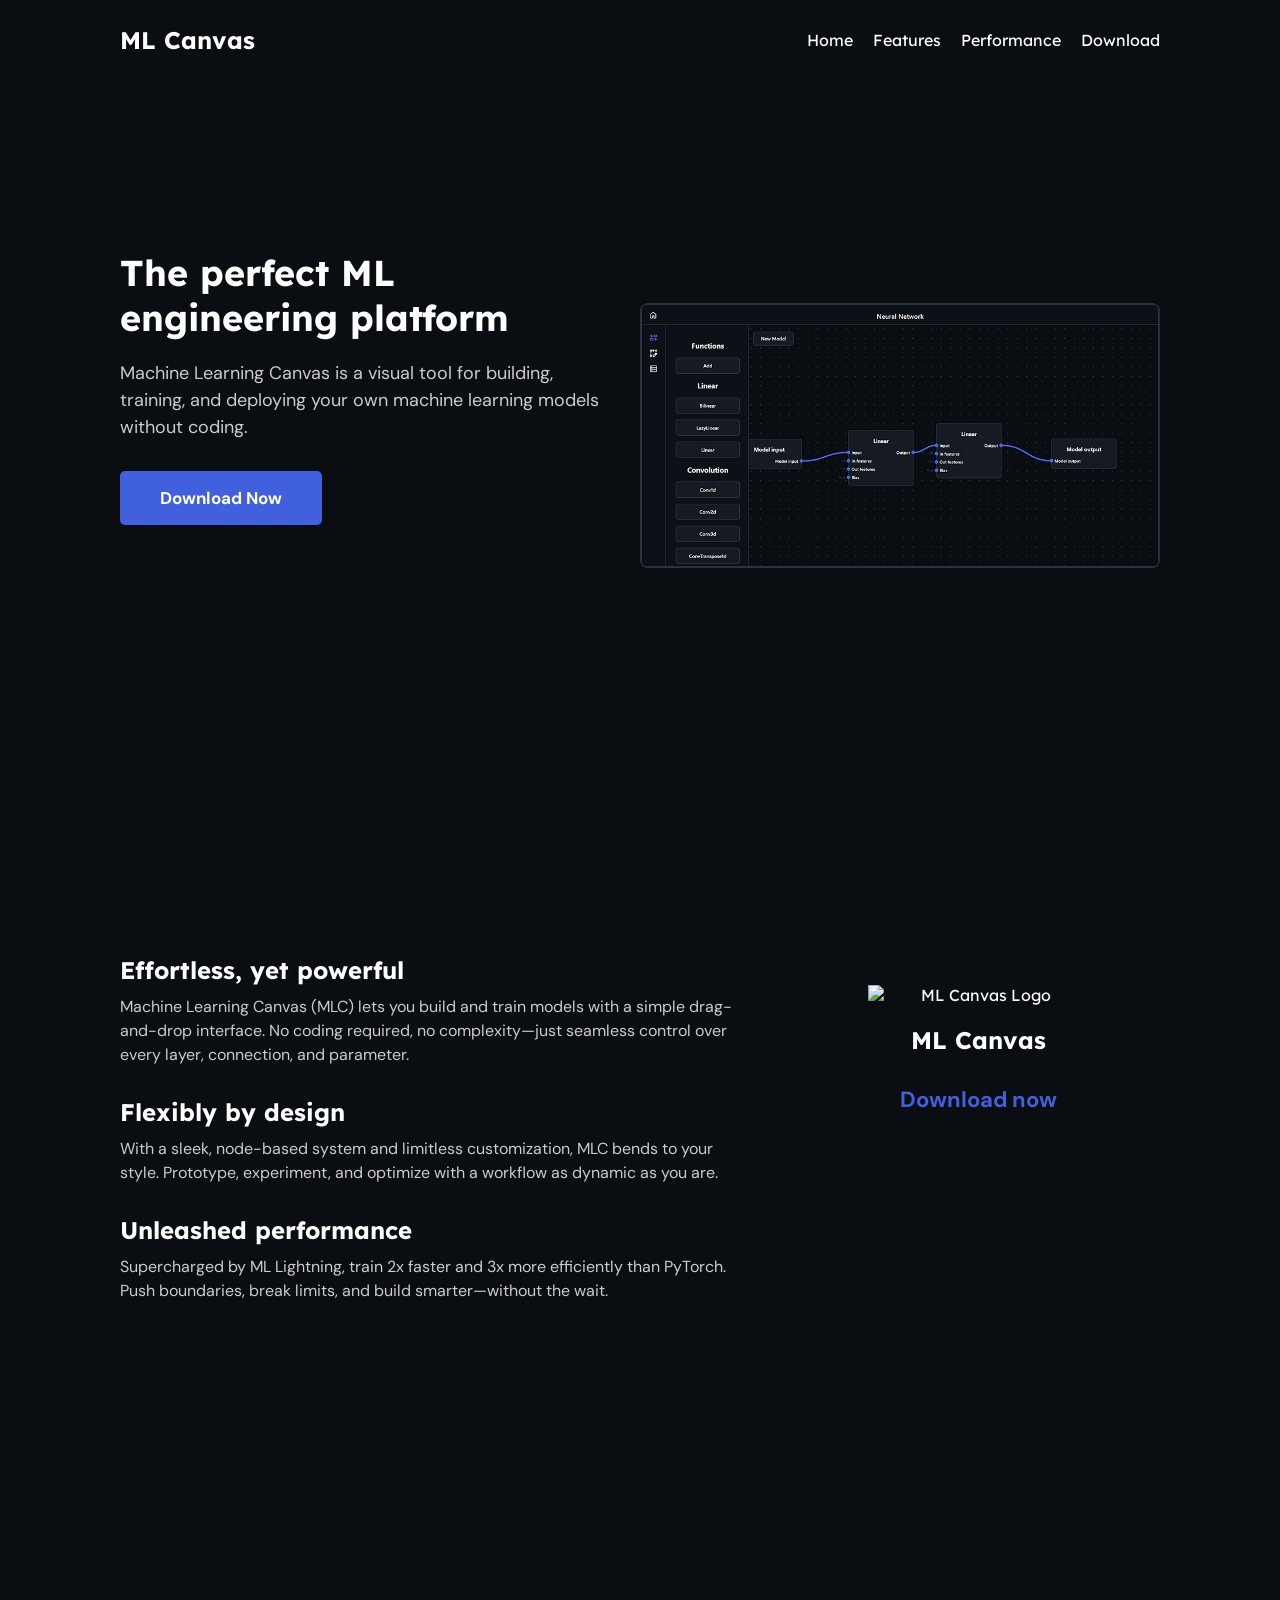
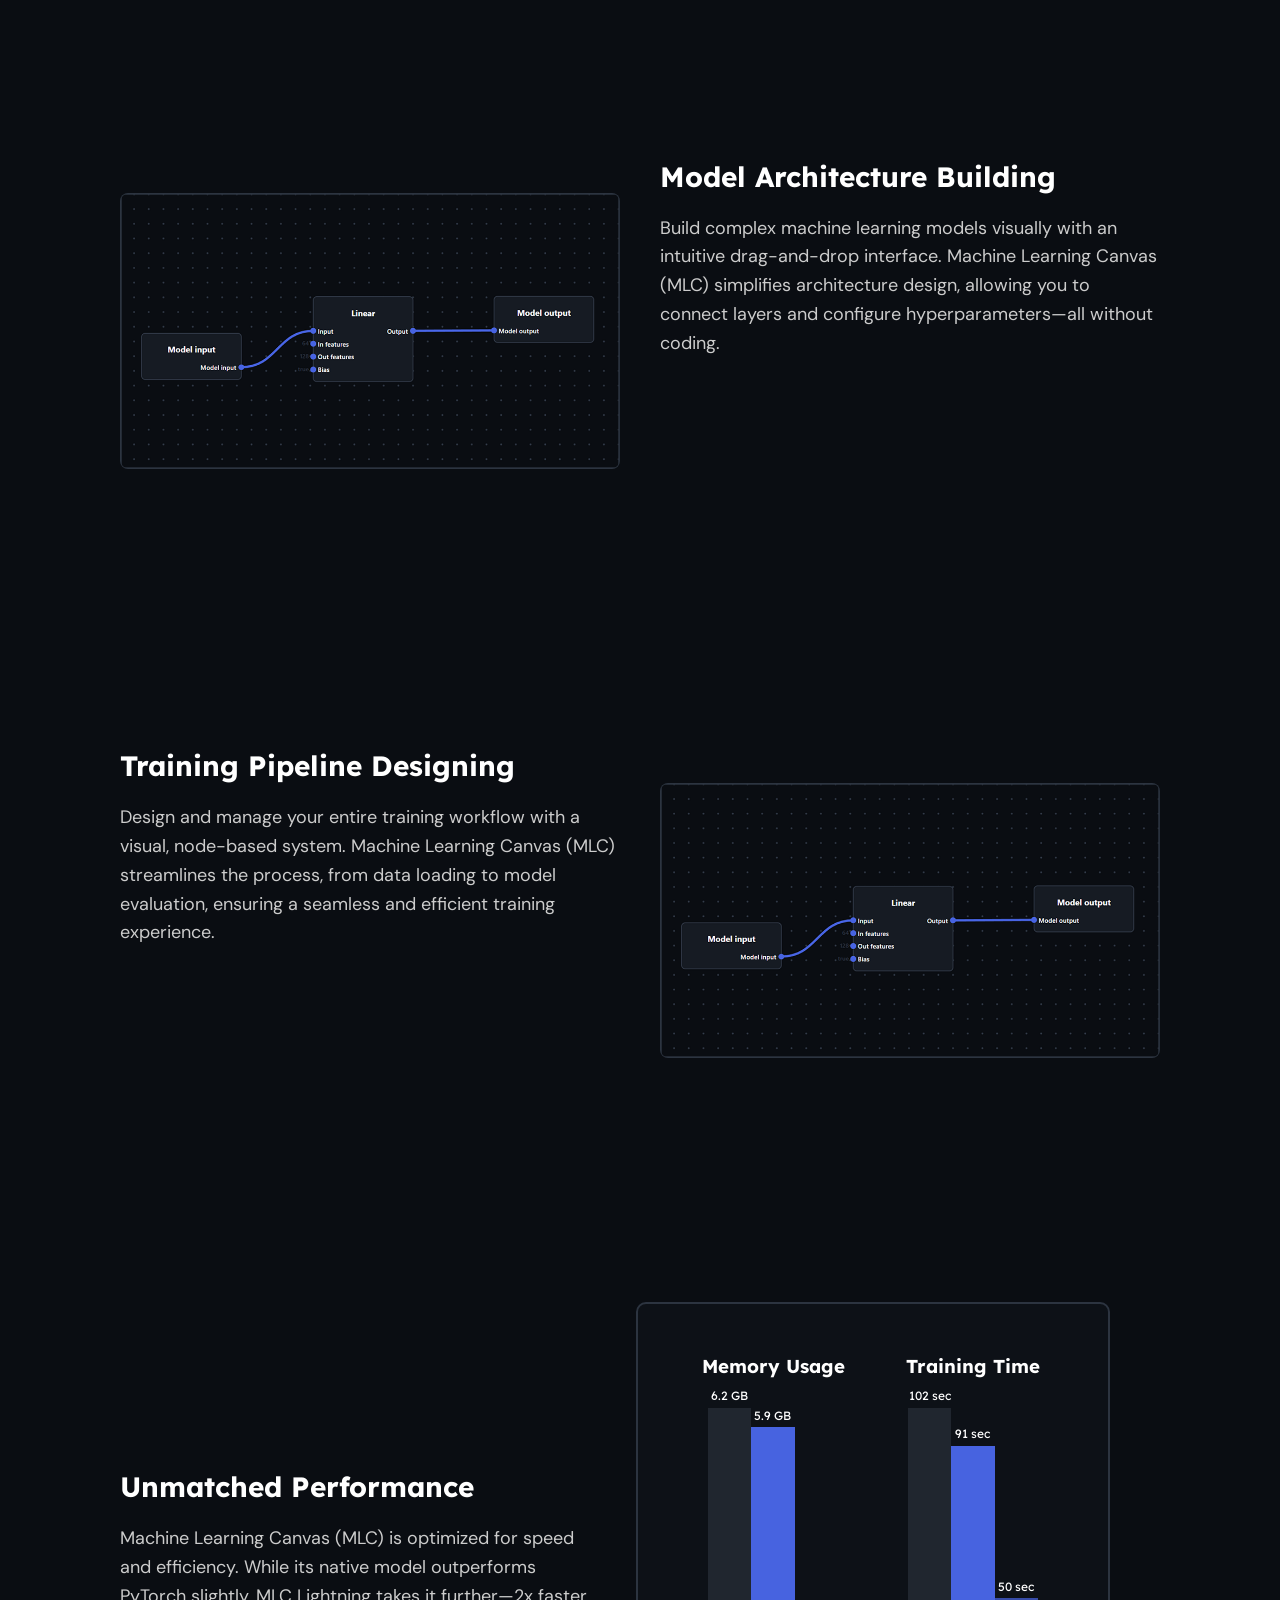
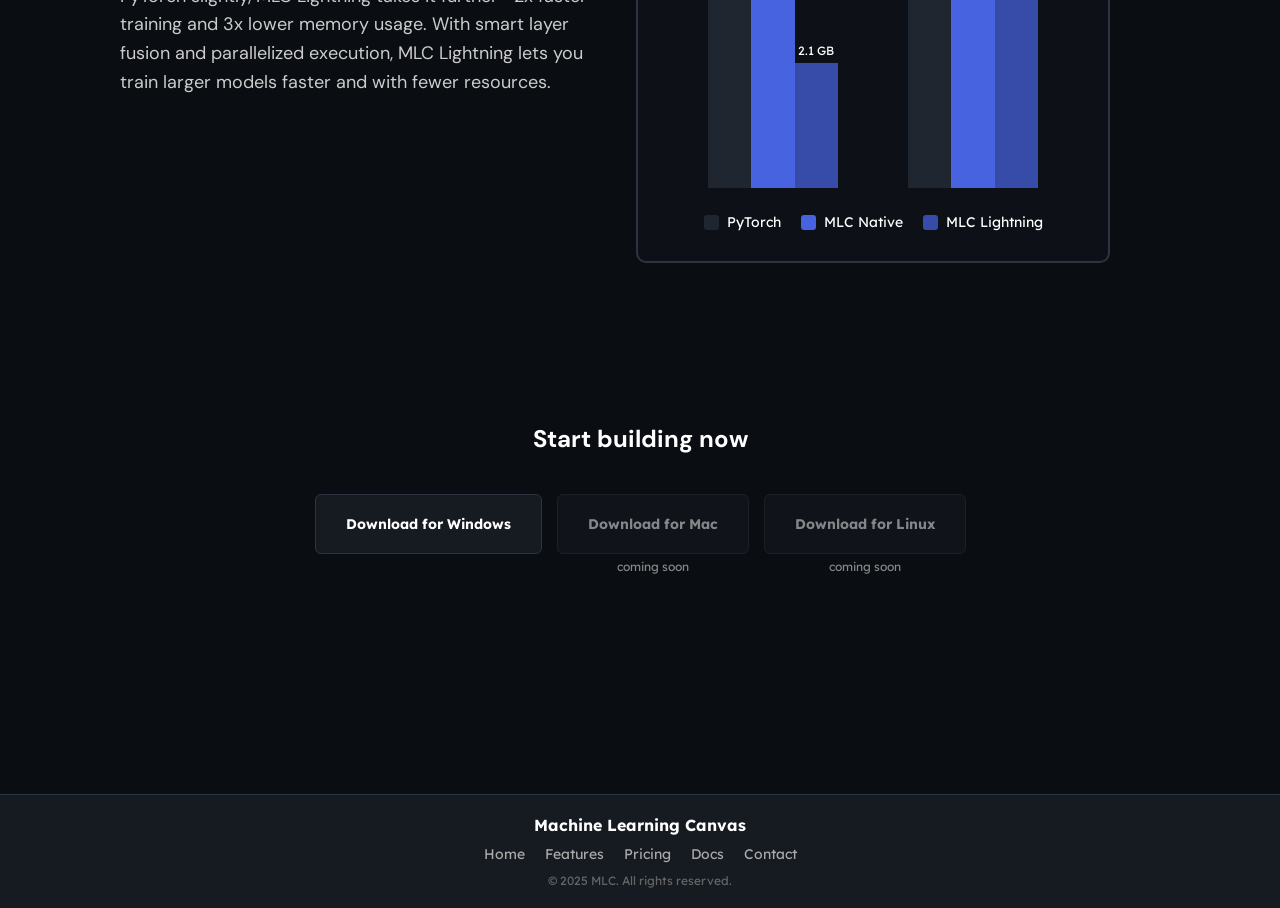
==== index.html @ 0cad3060 "Update index.html" ====
<!DOCTYPE html>
<html lang="en">

<head>
  <meta charset="UTF-8" />
  <meta name="viewport" content="width=device-width, initial-scale=1.0" />
  <meta name="description"
    content="Machine Learning Canvas - A visual tool for building, training, and deploying ML models without coding." />
  <meta name="keywords" content="Machine Learning, ML, AI, Deep Learning, No-Code ML, ML Canvas" />
  <meta name="author" content="ML Canvas" />

  <title>ML Canvas - Build ML Models Visually</title>

  <link rel="stylesheet" href="./styles.css">

  <script type="application/ld+json">
    {
      "@context": "https://schema.org",
      "@type": "SoftwareApplication",
      "name": "Machine Learning Canvas",
      "operatingSystem": "Windows, Mac, Linux",
      "applicationCategory": "Machine Learning Tool",
      "description": "A visual tool for building, training, and deploying ML models without coding.",
      "url": "https://ml-canvas.github.io/webpage/",
      "publisher": {
        "@type": "Indie software engineer",
        "name": "Muhammed"
      }
    }
    </script>
</head>

<body>

  <!-- Fixed Header -->
  <header class="header">
    <div class="logo">ML Canvas</div>
    <nav class="nav">
      <a href="#home">Home</a>
      <a href="#features">Features</a>
      <a href="#performance">Performance</a>
      <a href="#download">Download</a>
    </nav>
  </header>

  <!-- Home Section -->
  <section id="home" class="home">
    <div class="home-text">
      <h1>The perfect ML engineering platform</h1>
      <p>Machine Learning Canvas is a visual tool for building, training, and deploying your own machine learning models
        without coding.</p>
      <a href="#download" class="download-btn" DM-sans>Download Now</a>
    </div>
    <div class="home-image">
      <img src="./assets/ml-canvas-image.webp" alt="ML Canvas Preview" alt="Screenshot of Machine Learning Canvas interface">
    </div>
  </section>

  <!-- Features Section (Second Section) -->
  <section id="features" class="features">
    <!-- Left: Feature Descriptions -->
    <div class="features-left">
      <h2>Effortless, yet powerful</h2>
      <p>
        Machine Learning Canvas (MLC) lets you build and train models with a simple
        drag-and-drop interface. No coding required, no complexity—just seamless
        control over every layer, connection, and parameter.
      </p>

      <h2>Flexibly by design</h2>
      <p>
        With a sleek, node-based system and limitless customization, MLC bends
        to your style. Prototype, experiment, and optimize with a workflow as
        dynamic as you are.
      </p>

      <h2>Unleashed performance</h2>
      <p>
        Supercharged by ML Lightning, train 2x faster and 3x more efficiently
        than PyTorch. Push boundaries, break limits, and build smarter—without
        the wait.
      </p>
    </div>

    <!-- Right: Logo & Download -->
    <div class="features-right">
      <!-- Replace with your actual logo image -->
      <img src="ml-logo.svg" alt="ML Canvas Logo" class="features-logo">
      <h2>ML Canvas</h2>
      <a href="#download" class="download-label" DM-sans>Download now</a>
    </div>
  </section>

  <section id="model-architecture" class="model-architecture">
    <div class="model-architecture-image">
      <img src="./assets/model-architecture.webp" alt="ML Canvas Model Architecture Builder">
    </div>
    <div class="model-architecture-text">
      <h2>Model Architecture Building</h2>
      <p>
        Build complex machine learning models visually with an intuitive drag-and-drop interface.
        Machine Learning Canvas (MLC) simplifies architecture design, allowing you to connect layers
        and configure hyperparameters—all without coding.
      </p>
    </div>
  </section>

  <section id="training-pipeline" class="training-pipeline">
    <div class="training-pipeline-text">
      <h2>Training Pipeline Designing</h2>
      <p>
        Design and manage your entire training workflow with a visual, node-based system.
        Machine Learning Canvas (MLC) streamlines the process, from data loading to model evaluation,
        ensuring a seamless and efficient training experience.
      </p>
    </div>
    <div class="training-pipeline-image">
      <img src="./assets/training-pipeline.webp" alt="MLC Training Pipeline Designer">
    </div>
  </section>


  <section class="performance-section" id="performance">
    <!-- Left: Text Description -->
    <div class="performance-text">
      <h2>Unmatched Performance</h2>
      <p>
        Machine Learning Canvas (MLC) is optimized for speed and efficiency.
        While its native model outperforms PyTorch slightly, MLC Lightning
        takes it further—2x faster training and 3x lower memory usage.
        With smart layer fusion and parallelized execution, MLC Lightning
        lets you train larger models faster and with fewer resources.
      </p>
    </div>

    <div class="benchmark-section">

      <div class="benchmark-chart">
        <!-- Memory Usage -->
        <div class="bar-group">
          <h3>Memory Usage</h3>
          <div class="bars">
            <div class="bar pytorch" style="height: 100%;"> <span style="margin-bottom: 385px">6.2 GB</span> </div>
            <div class="bar mlc-native" style="height: 95%;"> <span style="margin-bottom: 365px">5.9 GB</span> </div>
            <div class="bar mlc-lightning" style="height: 33%;"> <span style="margin-bottom: 130px">2.1 GB</span> </div>
          </div>
        </div>

        <!-- Training Time -->
        <div class="bar-group">
          <h3>Training Time</h3>
          <div class="bars">
            <div class="bar pytorch" style="height: 100%;"> <span style="margin-bottom: 385px">102 sec</span> </div>
            <div class="bar mlc-native" style="height: 90%;"> <span style="margin-bottom: 347px">91 sec</span> </div>
            <div class="bar mlc-lightning" style="height: 50%;"> <span style="margin-bottom: 194px">50 sec</span> </div>
          </div>
        </div>
      </div>

      <!-- Legend -->
      <div class="legend">
        <span class="legend-item"><span class="color-box pytorch"></span> PyTorch</span>
        <span class="legend-item"><span class="color-box mlc-native"></span> MLC Native</span>
        <span class="legend-item"><span class="color-box mlc-lightning"></span> MLC Lightning</span>
      </div>
    </div>

  </section>

  <section class="download" id="download">
    <h2 DM-sans>Start building now</h2>
    <div class="download-buttons">
      <div class="download-item">
        <a href="ml-canvas-win64.exe" class="second-download-btn">Download for Windows</a>
      </div>
      <div class="download-item">
        <button class="second-download-btn disabled">Download for Mac</button>
        <span class="coming-soon">coming soon</span>
      </div>
      <div class="download-item">
        <button class="second-download-btn disabled">Download for Linux</button>
        <span class="coming-soon">coming soon</span>
      </div>
    </div>
  </section>


  <footer class="footer">
    <div class="footer-content">
      <div class="footer-logo">
        <span>Machine Learning Canvas</span>
      </div>
      <nav class="footer-links">
        <a href="#">Home</a>
        <a href="#">Features</a>
        <a href="#">Pricing</a>
        <a href="#">Docs</a>
        <a href="#">Contact</a>
      </nav>
      <div class="footer-bottom">
        <span>© 2025 MLC. All rights reserved.</span>
      </div>
    </div>
  </footer>

</body>

</html>
---- styles.css ----
@import url('https://fonts.googleapis.com/css2?family=DM+Sans:ital,opsz,wght@0,9..40,100..1000;1,9..40,100..1000&family=Lexend:wght@100..900&display=swap');


/* Root Styles */
:root {
    --background-color: #0a0d12;
    --text-color: #ffffff;
    --special-color: #4160DD;
    --btn-bg: #4160DD;
    --btn-hover-bg: #324AB2;
    --horizontal-padding: 120px;
}

html {
    scroll-behavior: smooth;
}

/* Reset */
* {
    margin: 0;
    padding: 0;
    box-sizing: border-box;
    font-family: "Lexend", serif;
}

p {
    font-family: "DM Sans", serif;
}

[DM-sans] {
    font-family: "DM Sans", serif;
}

/* Page Styles */
body {
  background: var(--background-color);
  color: var(--text-color);
}

/* Header (fixed at top) */
.header {
  display: flex;
  justify-content: space-between;
  align-items: center;
  padding: 0 var(--horizontal-padding);
  height: 80px;
  position: fixed;
  top: 0;
  left: 0;
  width: 100%;
  background: var(--background-color);
  z-index: 100;
}

.logo {
  font-size: 24px;
  font-weight: bold;
  font-family: "Lexend", serif;
}

.nav {
  display: flex;
  gap: 20px;
}

.nav a {
  text-decoration: none;
  color: var(--text-color);
  font-size: 16px;
  transition: color 0.3s ease;
}

.nav a:hover {
  color: var(--special-color);
}

/* Home Section */
.home {
  display: flex;
  align-items: center;
  justify-content: space-between;
  padding: 0 var(--horizontal-padding);
  height: 75vh;
  margin-top: 100px; /* Makes room for the fixed header */
  scroll-margin-top: 100px;
}

.home-text {
  max-width: 50%;
  margin-top: -100px;
}

.home-text h1 {
  font-size: 36px;
  margin-bottom: 20px;
  padding-right: 20px;
}

.home-text p {
  font-size: 18px;
  line-height: 1.5;
  color: #ccc;
  margin-bottom: 30px;
  padding-right: 20px;
}

.download-label {
  display: block;
  font-size: 22px;
  font-weight: bold;
  color: var(--special-color);
  text-decoration: none;
  margin-top: 10px;
  cursor: pointer;
}

.download-label:hover {
  text-decoration: underline;
}

.download-btn {
  display: inline-block;
  background: var(--btn-bg);
  color: #fff;
  padding: 16px 40px;
  font-size: 17px;
  border-radius: 5px;
  text-decoration: none;
  transition: 0.3s ease;
  font-weight: bold;
}

.download-btn:hover {
    background-color: var(--btn-hover-bg);
}

.home-image {
  width: 800px;
}

.home-image img {
  width: 100%;
  border-radius: 8px;
}

/* Features Section */
.features {
  display: flex;
  justify-content: space-between;
  align-items: flex-start;
  padding: 0 var(--horizontal-padding);
  margin-top: 180px; /* Adjust as needed to add or remove vertical space */
  scroll-margin-top: 250px;
}

.features-left {
  width: 60%;
}

.features-left h2 {
  font-size: 24px;
  margin-bottom: 10px;
  color: #fff;
}

.features-left p {
  font-size: 16px;
  line-height: 1.5;
  color: #ccc;
  margin-bottom: 30px;
}

.features-right {
  width: 35%;
  display: flex;
  flex-direction: column;
  align-items: center;
  text-align: center;
  margin-top: 30px; /* Some spacing from top if desired */
}

.features-logo {
  width: 220px;
  margin-bottom: 20px;
}

.features-right h2 {
  font-size: 24px;
  margin-bottom: 20px;
}

/* Responsive (max-width: 900px) */
@media (max-width: 900px) {
  .header, .home, .features {
    padding: 0 60px;
  }

  .home {
    flex-direction: column;
    text-align: center;
    height: auto;
    padding-top: 100px;
  }

  .home-text {
    max-width: 100%;
  }

  .home-image {
    max-width: 80%;
    margin-top: 30px;
  }

  .features {
    flex-direction: column;
    align-items: center;
    min-height: auto;
  }

  .features-left, .features-right {
    width: 100%;
    margin-top: 40px;
  }
}

    /* Model Architecture Section */
.model-architecture {
    display: flex;
    align-items: center;
    justify-content: space-between;
    padding: 0 var(--horizontal-padding);
    min-height: 100vh; /* So it fills the viewport, can remove if not needed */
    margin-top: 150px; /* Adjust as needed to add or remove vertical space */
}

.model-architecture-image {
  flex: 1;
  text-align: center;
}

.model-architecture-image img {
  max-width: 100%;
  height: auto;
  border-radius: 8px;
}

.model-architecture-text {
  flex: 1;
  padding-left: 40px;
  margin-top: -150px;
}

.model-architecture-text h2 {
  font-size: 28px;
  color: var(--text-color);
  margin-bottom: 20px;
}

.model-architecture-text p {
  font-size: 18px;
  line-height: 1.6;
  color: #ccc;
}

/* Training Pipeline Section */
.training-pipeline {
  display: flex;
  align-items: center;
  justify-content: space-between;
  padding: 0 var(--horizontal-padding);
  margin-bottom: 160px;
}

.training-pipeline-text {
  flex: 1;
  padding-right: 40px;
  margin-top: -150px;
}

.training-pipeline-text h2 {
  font-size: 28px;
  color: var(--text-color);
  margin-bottom: 20px;
}

.training-pipeline-text p {
  font-size: 18px;
  line-height: 1.6;
  color: #ccc;
}

.training-pipeline-image {
  flex: 1;
  text-align: center;
}

.training-pipeline-image img {
  max-width: 100%;
  height: auto;
  border-radius: 8px;
}

/* Container for the entire Performance Section */
.performance-section {
  display: flex;
  align-items: center;
  justify-content: space-between;
  padding: 80px var(--horizontal-padding);
  scroll-margin-top: 100px;
}

/* Left side text */
.performance-text {
  flex: 1;
  max-width: 45%;
  margin-right: 40px;
}

.performance-text h2 {
  font-size: 28px;
  color: var(--text-color);
  margin-bottom: 20px;
}

.performance-text p {
  font-size: 18px;
  line-height: 1.6;
  color: #ccc;
}
.benchmark-section {
  text-align: center;
  color: white;
  font-family: Arial, sans-serif;
  background: #0D1117;
  border: #2C3440 solid 2px;
  padding: 30px 60px;
  border-radius: 10px;
  margin-right: 50px;
}

.benchmark-chart {
  display: flex;
  justify-content: center;
  gap: 50px;
  margin-top: 20px;
}

.benchmark-chart h3{
    margin-bottom: 20px;
}

.bar-group {
    text-align: center;
    width: 150px;
}

.bars {
  display: flex;
  flex-direction: row;
  align-items: flex-end;
  height: 400px;
  padding: 10px;
  border-radius: 8px;
}

.bar {
    width: 60px;
    margin: 0; /* No margin between bars */
    text-align: center;
    font-size: 12px;
    padding-top: 5px;
    display: flex;
    align-items: flex-end;
    justify-content: center;
    color: white;
}


.pytorch { background: #20262f; }
.mlc-native { background: #4763e0; }
.mlc-lightning { background: #374ca8; }

.legend {
    display: flex;
    justify-content: center;
    gap: 20px;
    margin-top: 15px;
}

.legend-item {
    display: flex;
    align-items: center;
    font-size: 14px;
}

.color-box {
    width: 15px;
    height: 15px;
    border-radius: 3px;
    display: inline-block;
    margin-right: 8px;
}

.color-box.pytorch { background: #20262f; }
.color-box.mlc-native { background: #4763e0; }
.color-box.mlc-lightning { background: #374ca8; }

.download {
  text-align: center;
  padding: 40px 0;
  margin-bottom: 20vh;
}

.download h2{
  text-align: center;
  padding: 40px 20px;
}
.download-buttons {
  display: flex;
  justify-content: center;
  gap: 15px;
  
}

.download-item {
  display: flex;
  flex-direction: column;
  align-items: center;
}

.second-download-btn {
  background: #161b22;
  border: 1px solid #2C3440;
  color: white;
  padding: 20px 30px;
  border-radius: 6px;
  text-decoration: none;
  font-size: 14px;
  transition: 0.3s;
  font-weight: bold;
}

.second-download-btn:hover {
  background: #1c222b;
}

.second-download-btn.disabled {
  opacity: 0.5;
  cursor: not-allowed;
}

.coming-soon {
  margin-top: 5px;
  font-size: 12px;
  color: #888;
}

.footer {
  background: #161b22;
  border-top: 1px solid #2C3440;
  padding: 20px 0;
  text-align: center;
  font-size: 14px;
  color: #aaa;
}

.footer-content {
  max-width: 900px;
  margin: 0 auto;
}

.footer-logo {
  font-size: 16px;
  font-weight: bold;
  color: white;
  margin-bottom: 10px;
}

.footer-links {
  display: flex;
  justify-content: center;
  gap: 20px;
  margin-bottom: 10px;
}

.footer-links a {
  color: #aaa;
  text-decoration: none;
  transition: 0.3s;
}

.footer-links a:hover {
  color: white;
}

.footer-bottom {
  margin-top: 10px;
  font-size: 12px;
  color: #666;
}
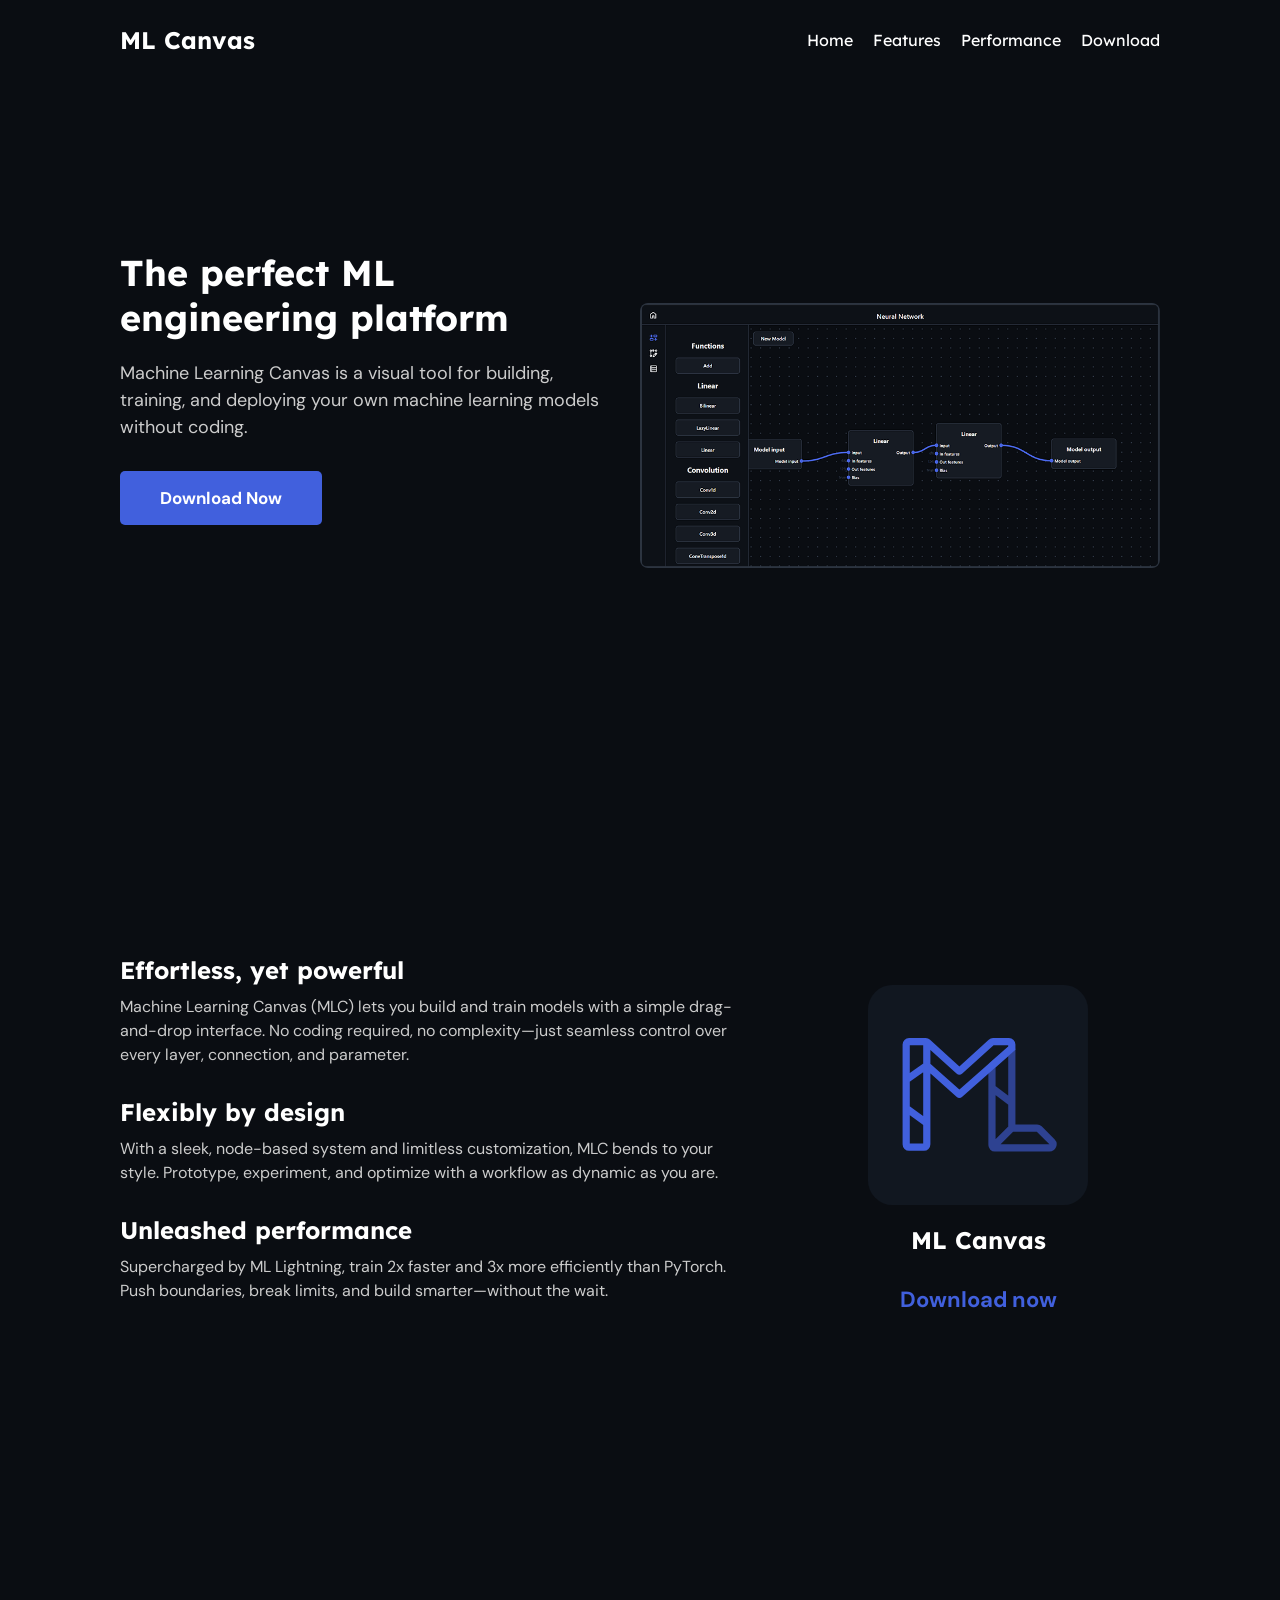
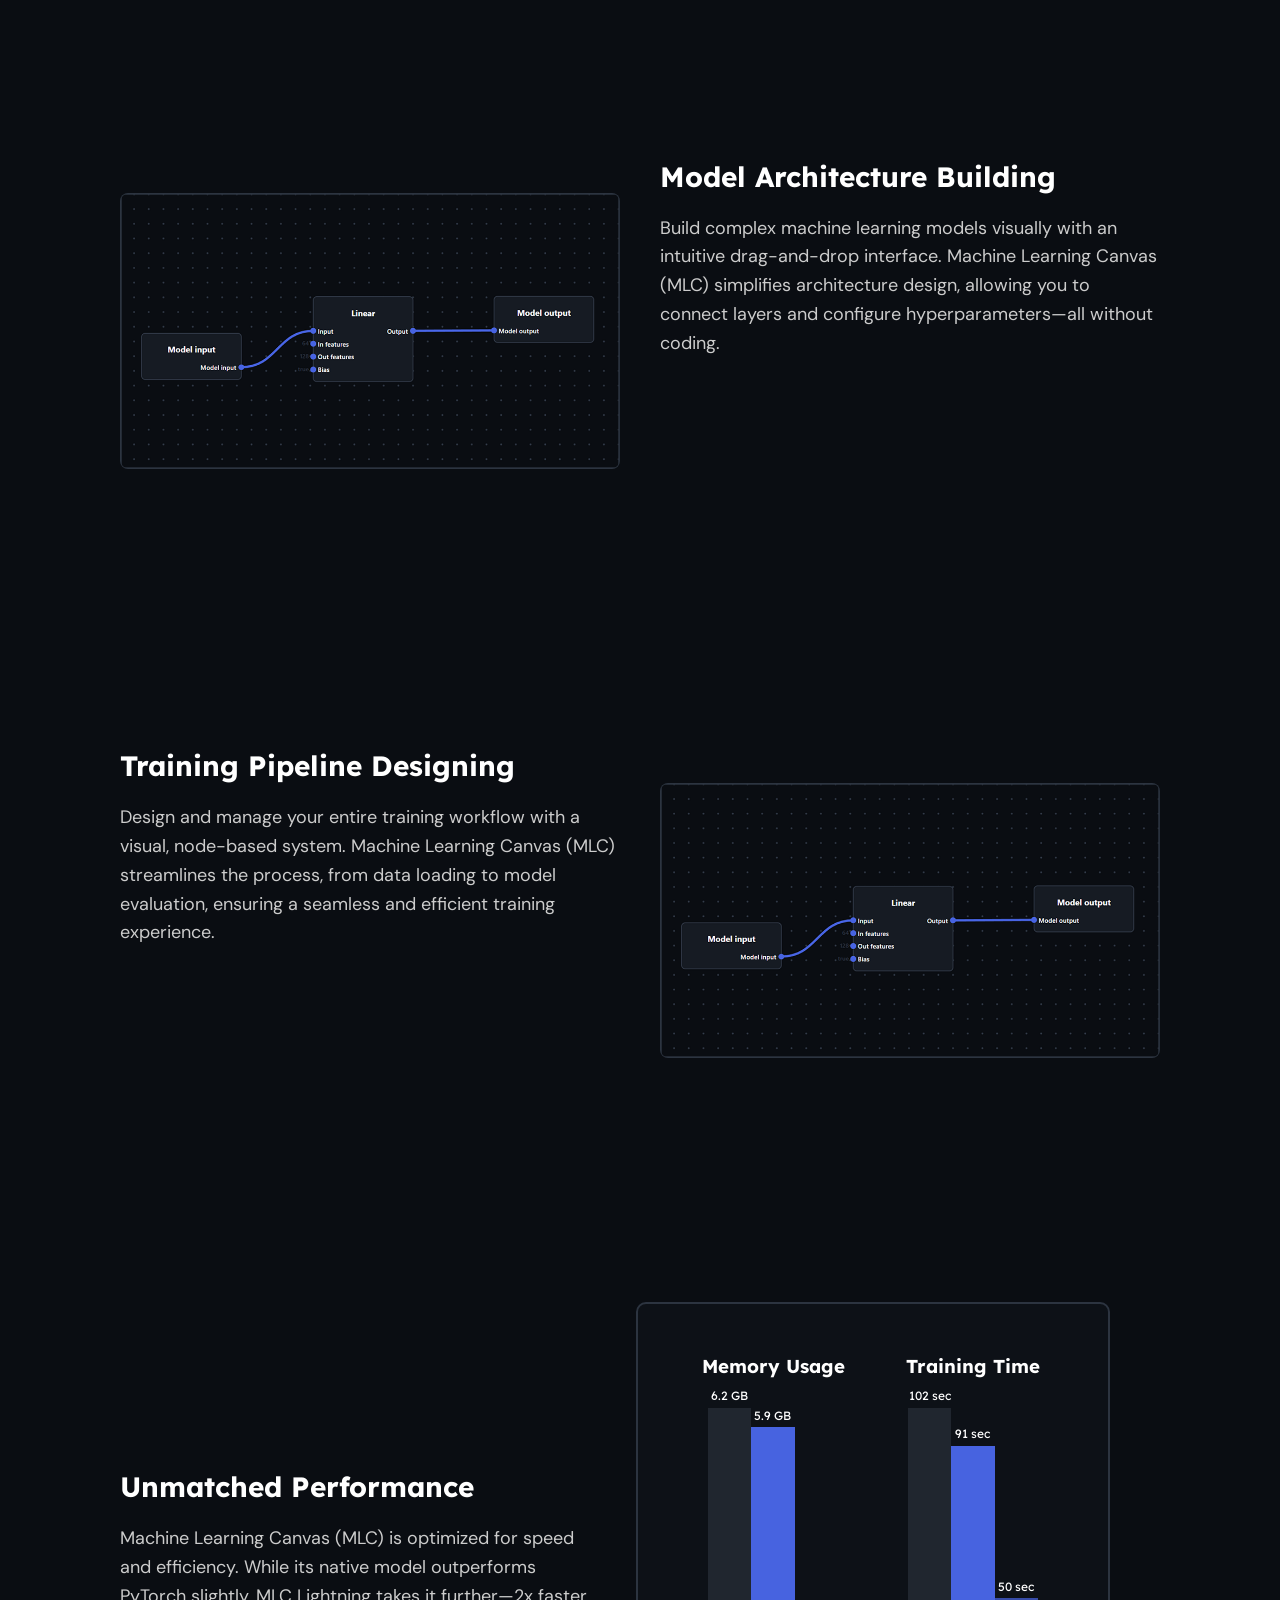
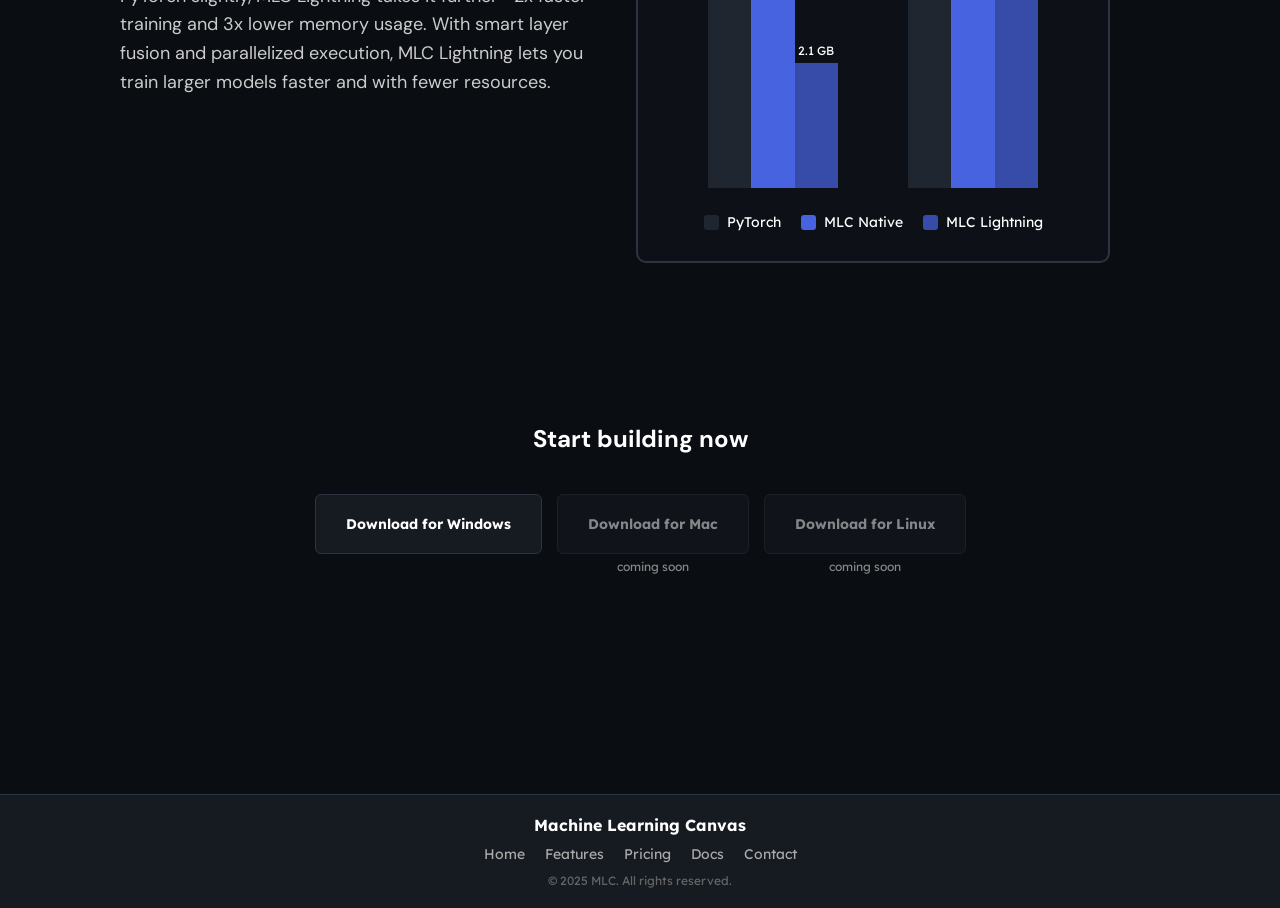
==== commit 564972e3: "Update index.html" ====
--- a/index.html
+++ b/index.html
@@ -85,7 +85,7 @@
     <!-- Right: Logo & Download -->
     <div class="features-right">
       <!-- Replace with your actual logo image -->
-      <img src="ml-logo.svg" alt="ML Canvas Logo" class="features-logo">
+      <img src="./assets/ml-logo.svg" alt="ML Canvas Logo" class="features-logo">
       <h2>ML Canvas</h2>
       <a href="#download" class="download-label" DM-sans>Download now</a>
     </div>
@@ -171,7 +171,7 @@
     <h2 DM-sans>Start building now</h2>
     <div class="download-buttons">
       <div class="download-item">
-        <a href="ml-canvas-win64.exe" class="second-download-btn">Download for Windows</a>
+        <a href="./assets/installers/ml-canvas-win64.exe" class="second-download-btn">Download for Windows</a>
       </div>
       <div class="download-item">
         <button class="second-download-btn disabled">Download for Mac</button>
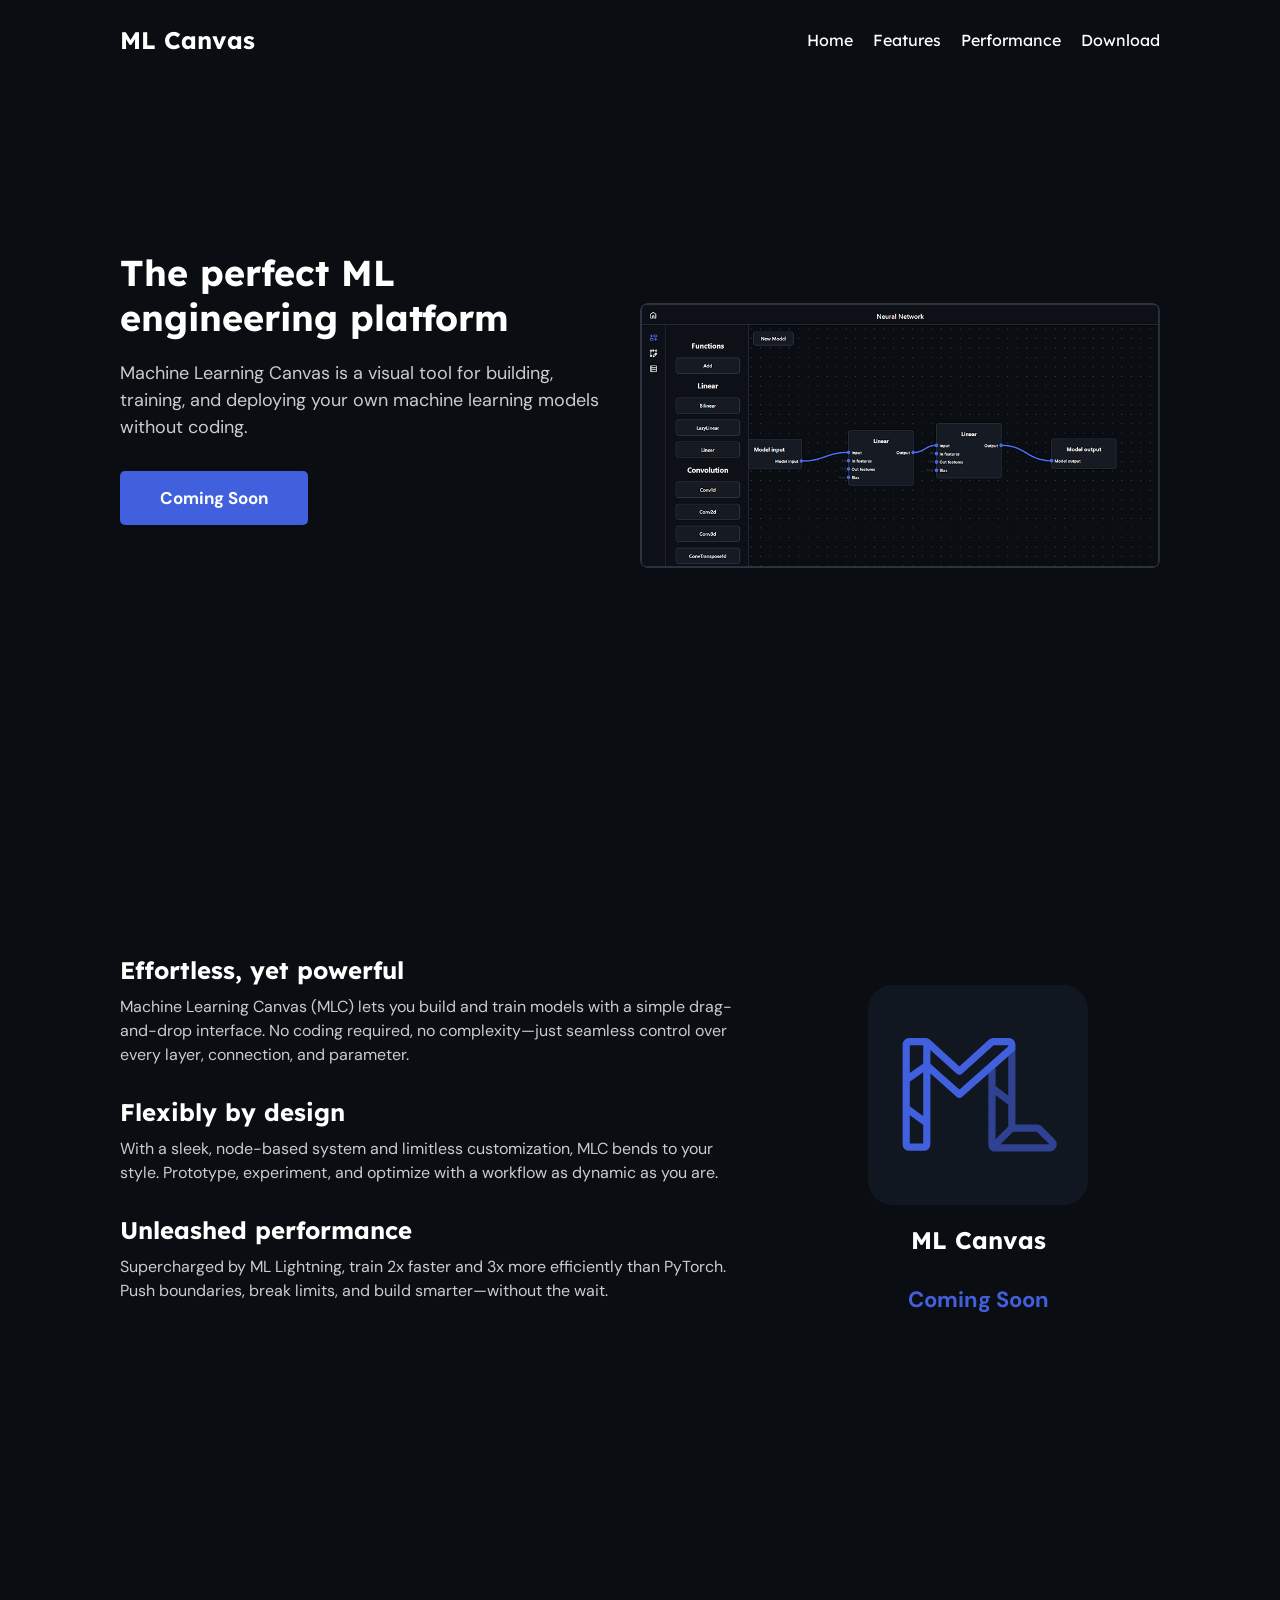
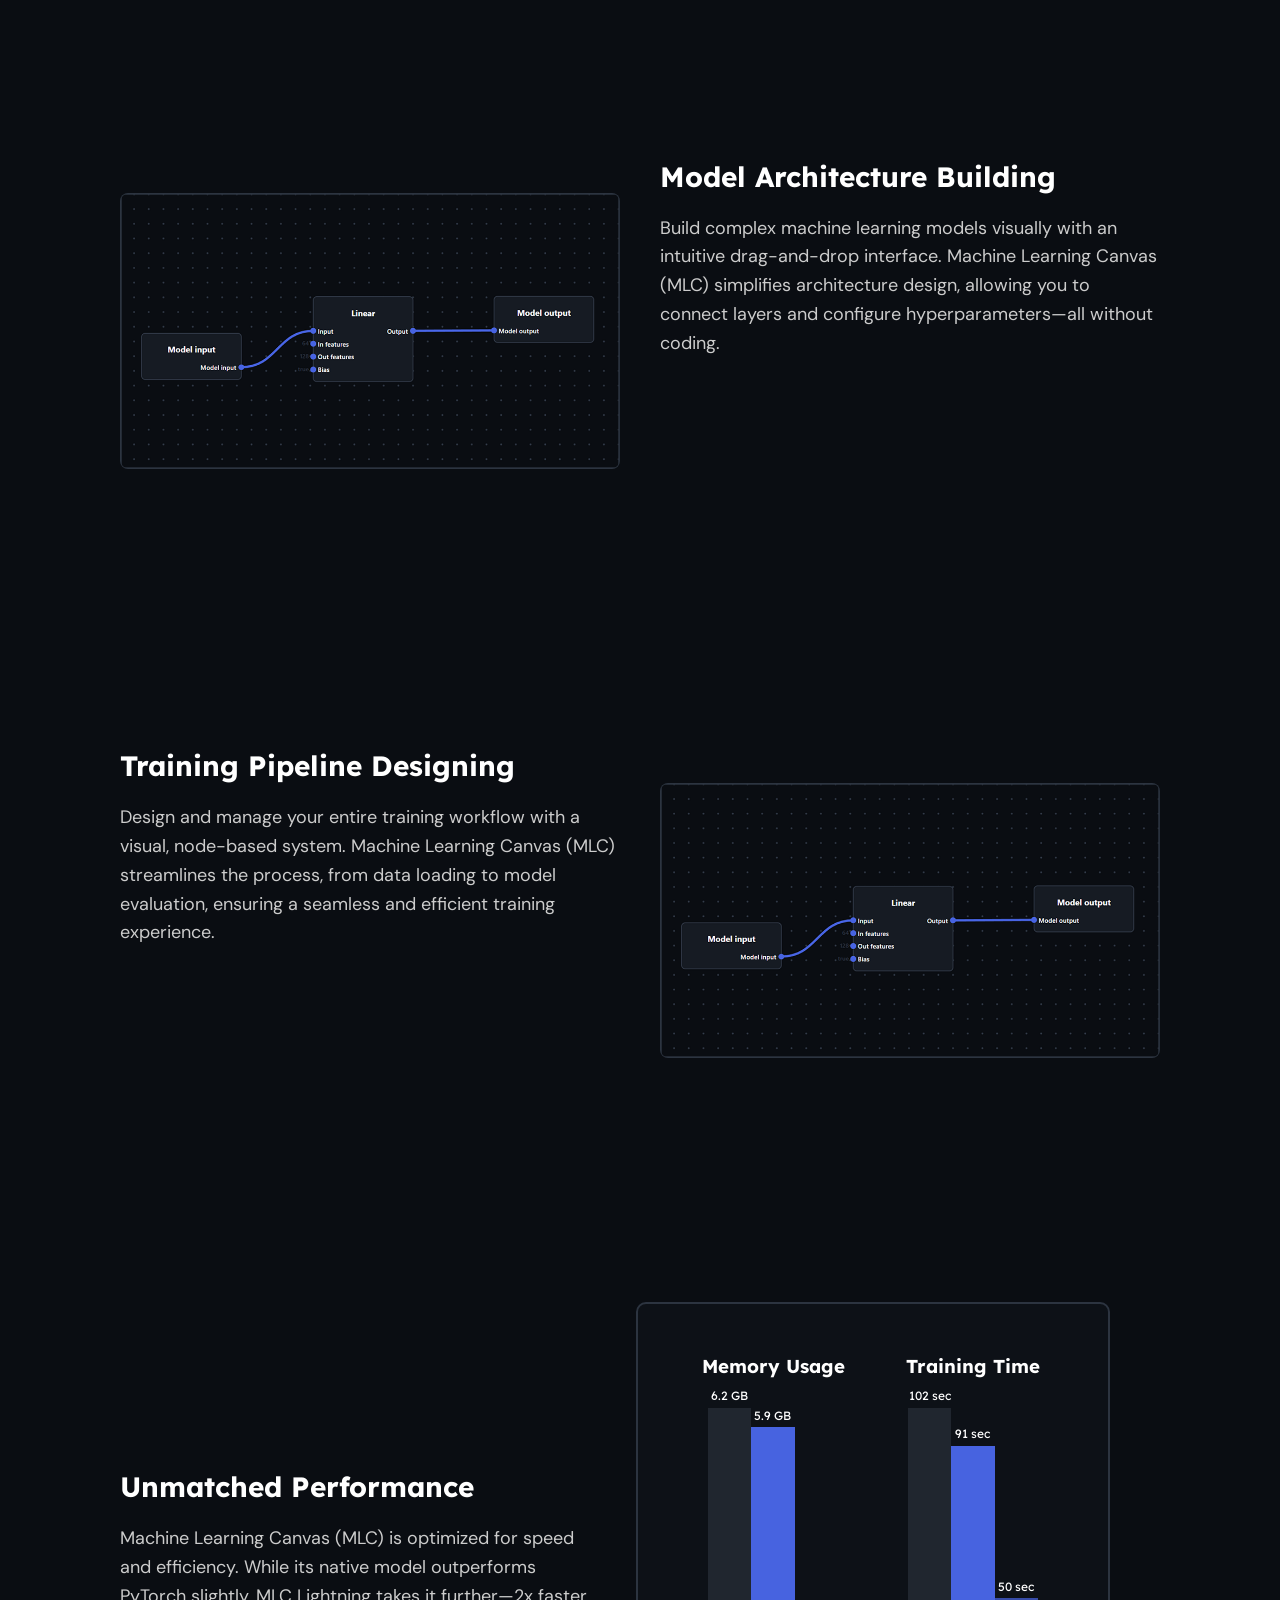
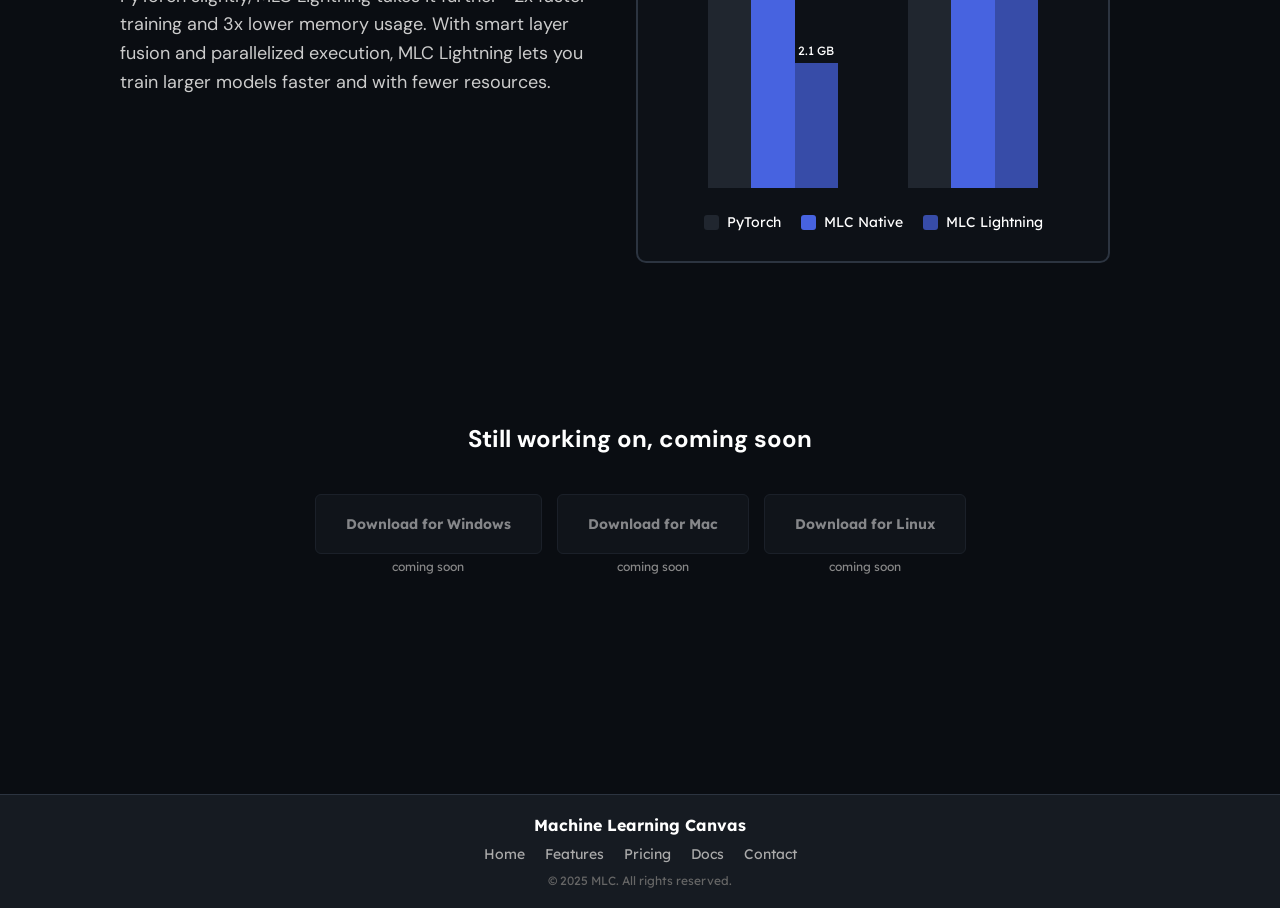
==== commit f14a5072: "Update index.html" ====
--- a/index.html
+++ b/index.html
@@ -49,7 +49,7 @@
       <h1>The perfect ML engineering platform</h1>
       <p>Machine Learning Canvas is a visual tool for building, training, and deploying your own machine learning models
         without coding.</p>
-      <a href="#download" class="download-btn" DM-sans>Download Now</a>
+      <a href="#download" class="download-btn" DM-sans>Coming Soon</a>
     </div>
     <div class="home-image">
       <img src="./assets/ml-canvas-image.webp" alt="ML Canvas Preview" alt="Screenshot of Machine Learning Canvas interface">
@@ -87,7 +87,7 @@
       <!-- Replace with your actual logo image -->
       <img src="./assets/ml-logo.svg" alt="ML Canvas Logo" class="features-logo">
       <h2>ML Canvas</h2>
-      <a href="#download" class="download-label" DM-sans>Download now</a>
+      <a href="#download" class="download-label" DM-sans>Coming Soon</a>
     </div>
   </section>
 
@@ -168,10 +168,11 @@
   </section>
 
   <section class="download" id="download">
-    <h2 DM-sans>Start building now</h2>
+    <h2 DM-sans>Still working on, coming soon</h2>
     <div class="download-buttons">
       <div class="download-item">
-        <a href="./assets/installers/ml-canvas-win64.exe" class="second-download-btn">Download for Windows</a>
+        <a class="second-download-btn disabled">Download for Windows</a>
+        <span class="coming-soon">coming soon</span>
       </div>
       <div class="download-item">
         <button class="second-download-btn disabled">Download for Mac</button>
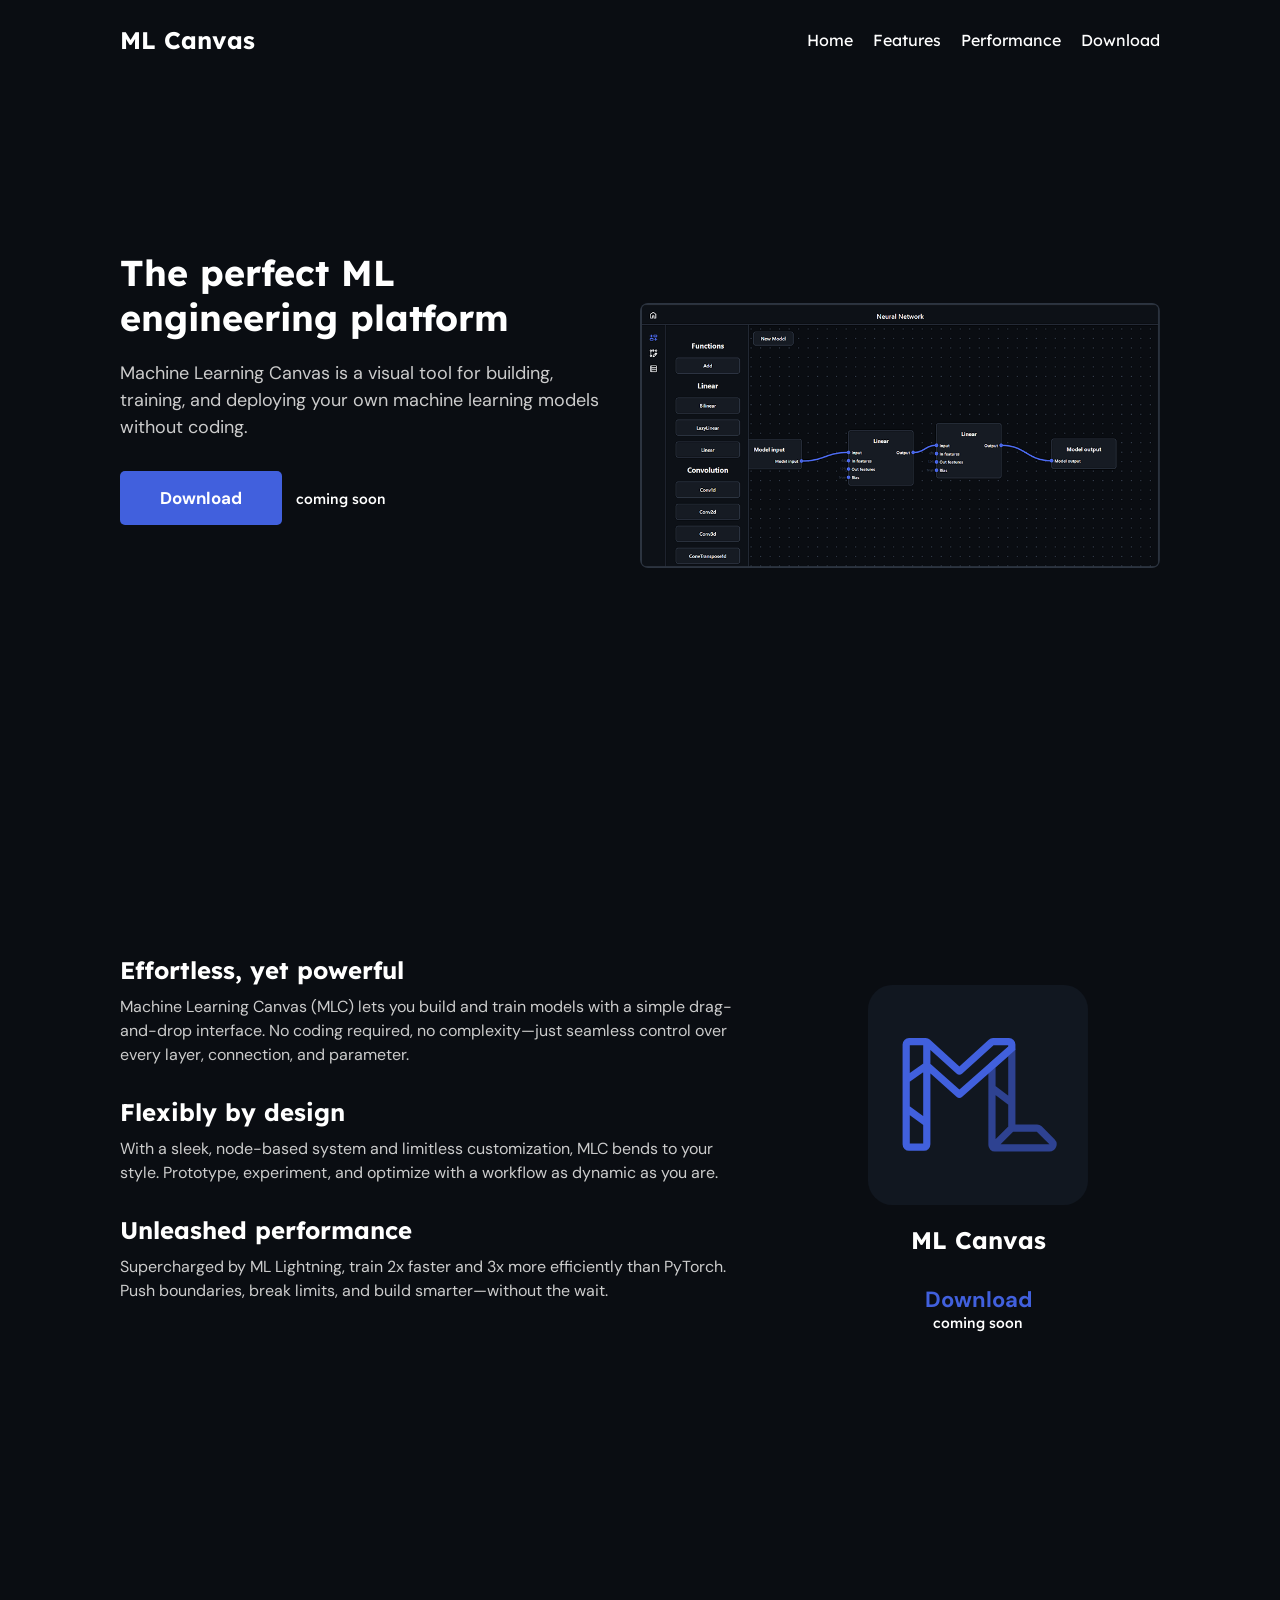
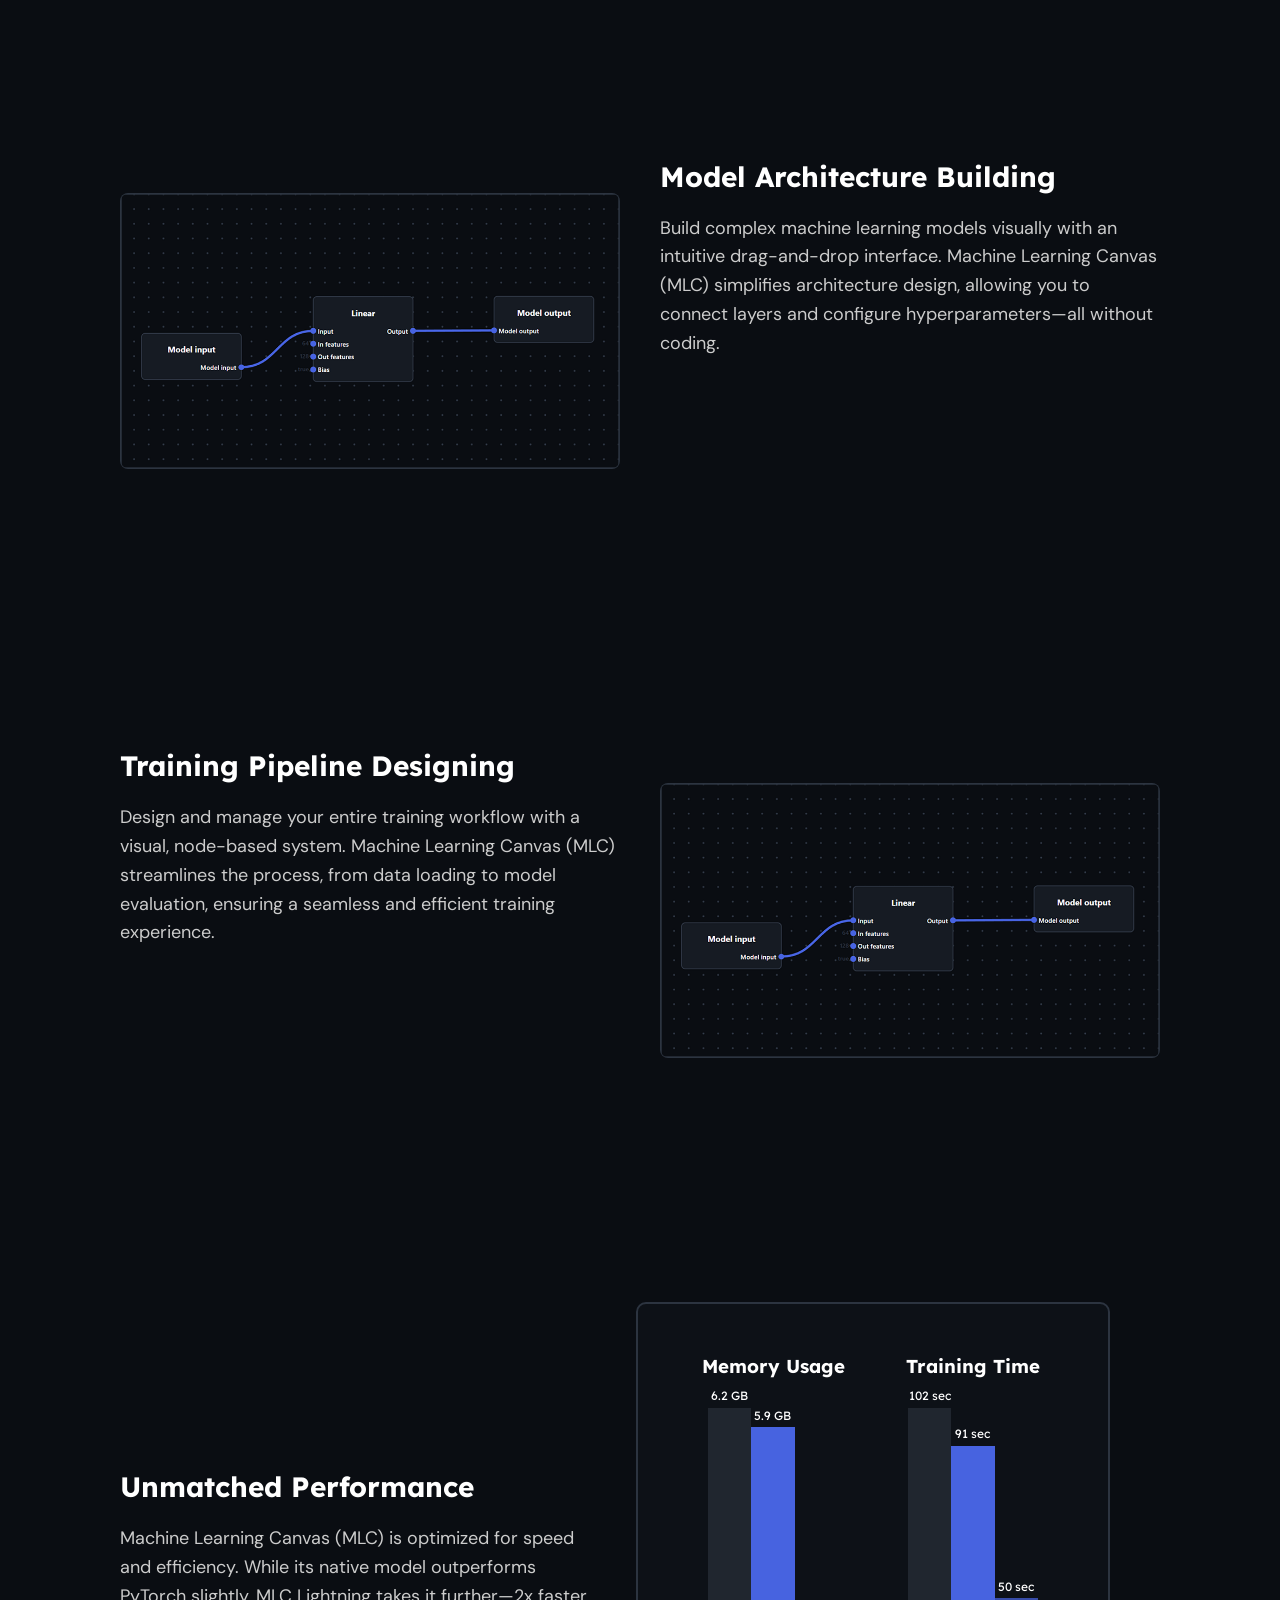
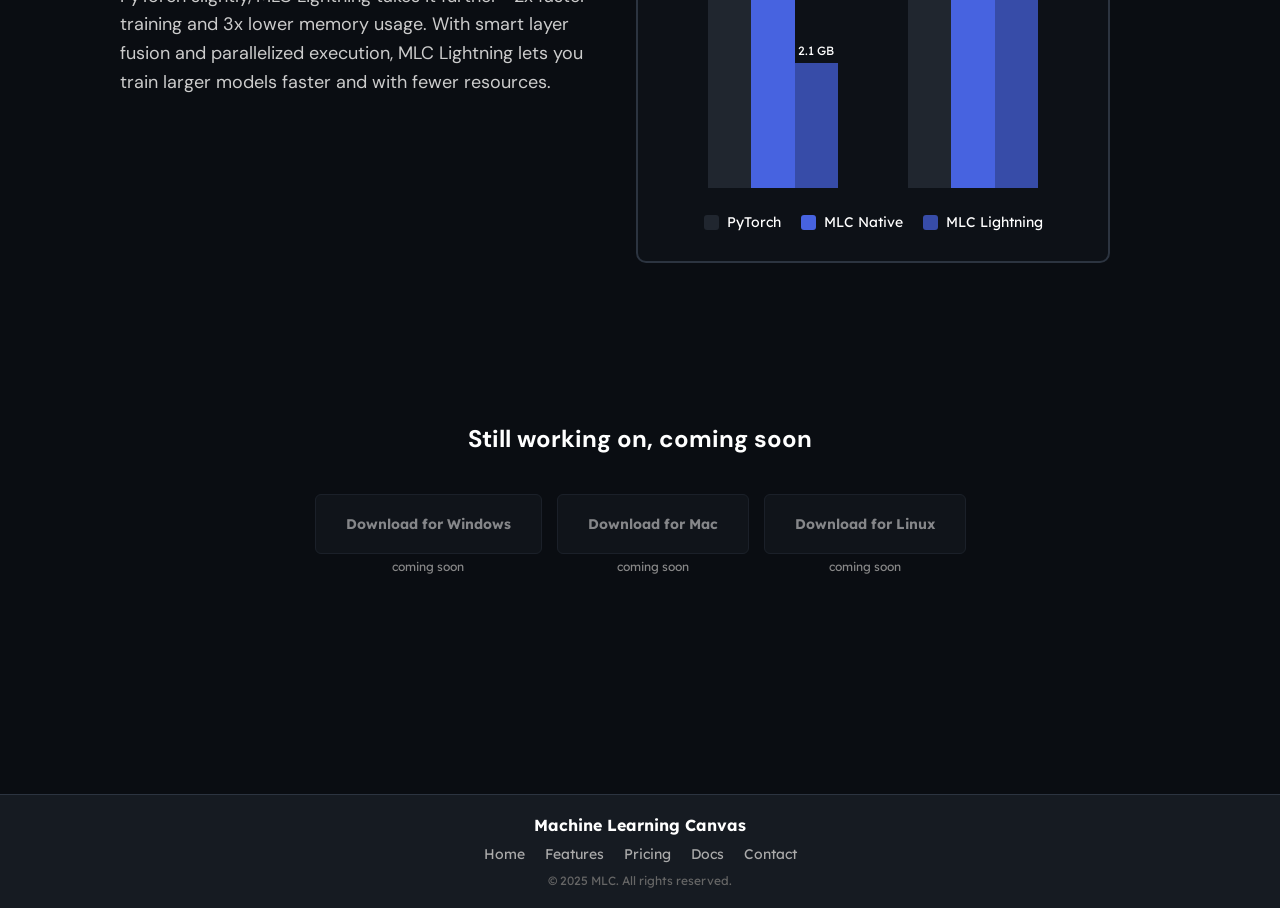
==== commit cb0c3543: "Update index.html" ====
--- a/index.html
+++ b/index.html
@@ -49,7 +49,7 @@
       <h1>The perfect ML engineering platform</h1>
       <p>Machine Learning Canvas is a visual tool for building, training, and deploying your own machine learning models
         without coding.</p>
-      <a href="#download" class="download-btn" DM-sans>Coming Soon</a>
+      <a href="#download" class="download-btn" DM-sans>Download</a> <span style="font-size: 14px; font-weight: 500; margin-left: 10px;">coming soon</span>
     </div>
     <div class="home-image">
       <img src="./assets/ml-canvas-image.webp" alt="ML Canvas Preview" alt="Screenshot of Machine Learning Canvas interface">
@@ -87,7 +87,8 @@
       <!-- Replace with your actual logo image -->
       <img src="./assets/ml-logo.svg" alt="ML Canvas Logo" class="features-logo">
       <h2>ML Canvas</h2>
-      <a href="#download" class="download-label" DM-sans>Coming Soon</a>
+      <a href="#download" class="download-label" DM-sans>Download</a>
+      <span style="font-size: 14px; font-weight: 500;">coming soon</span>
     </div>
   </section>
 
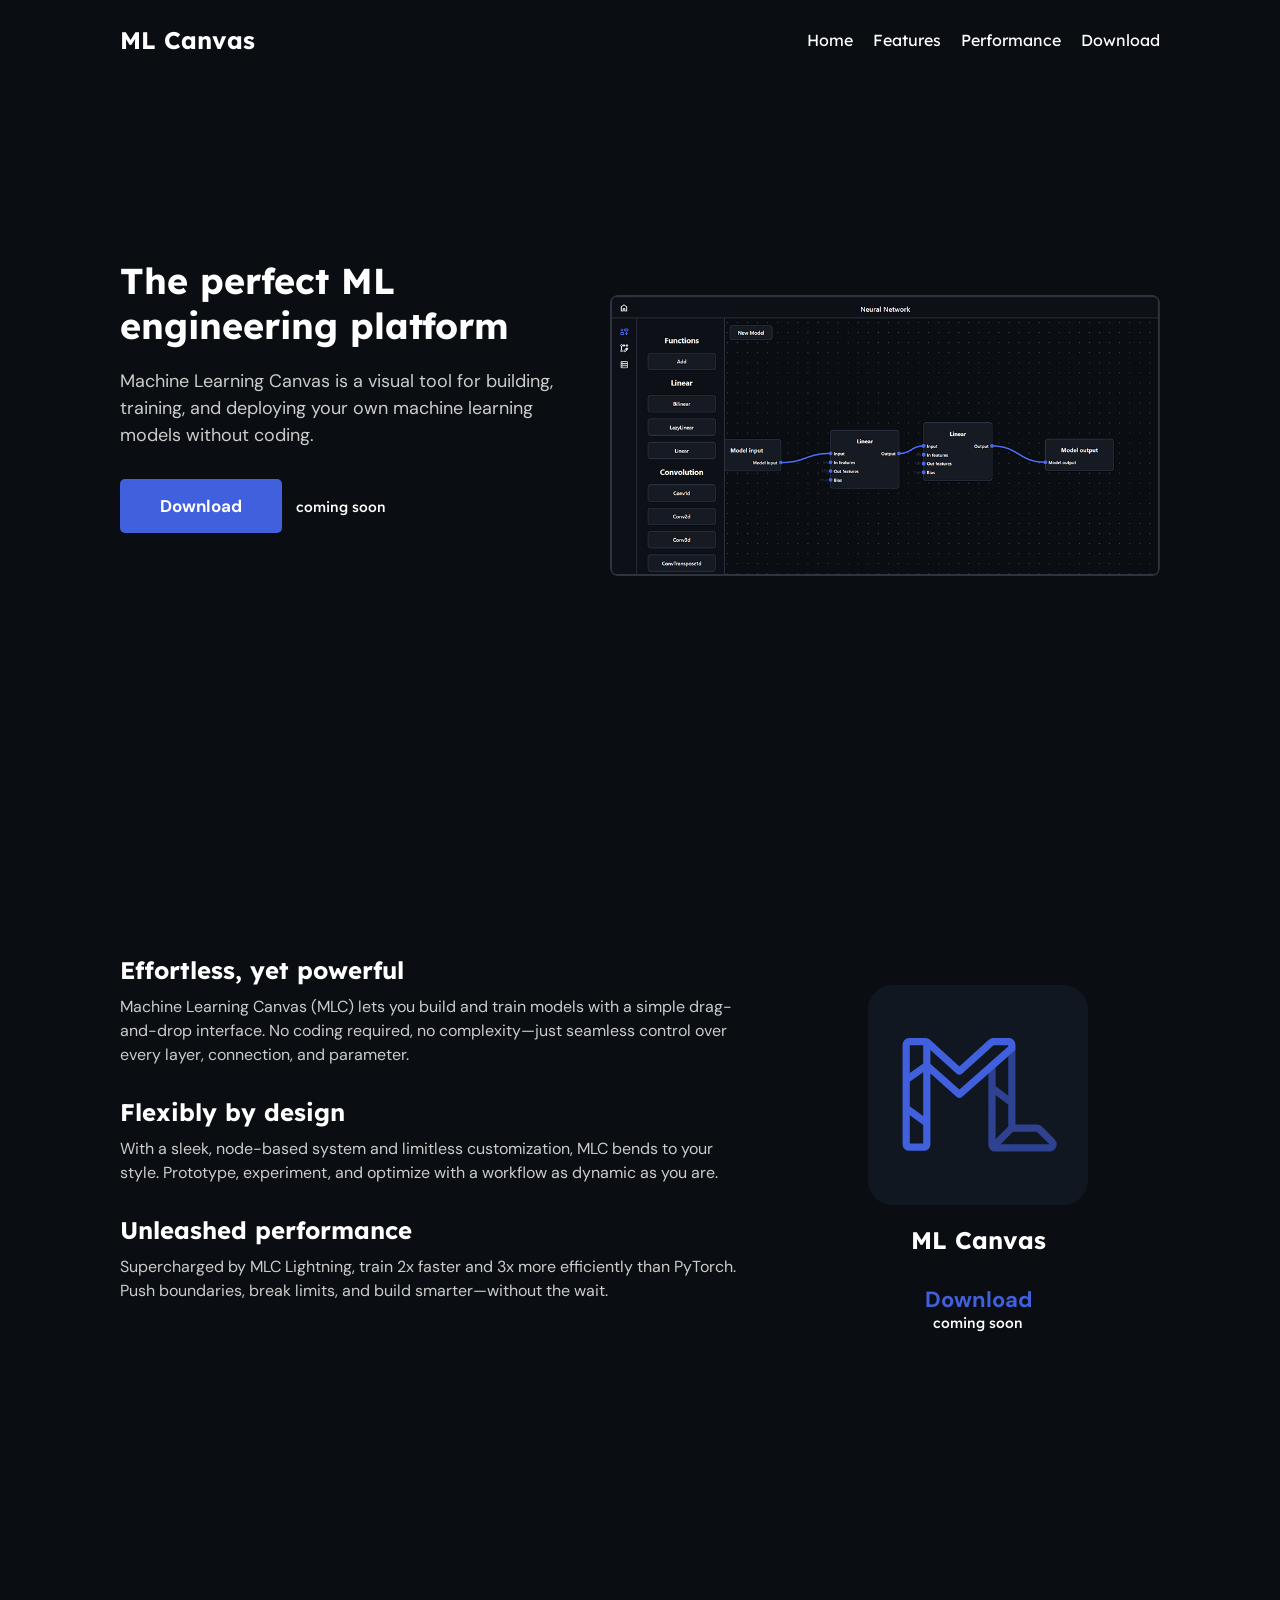
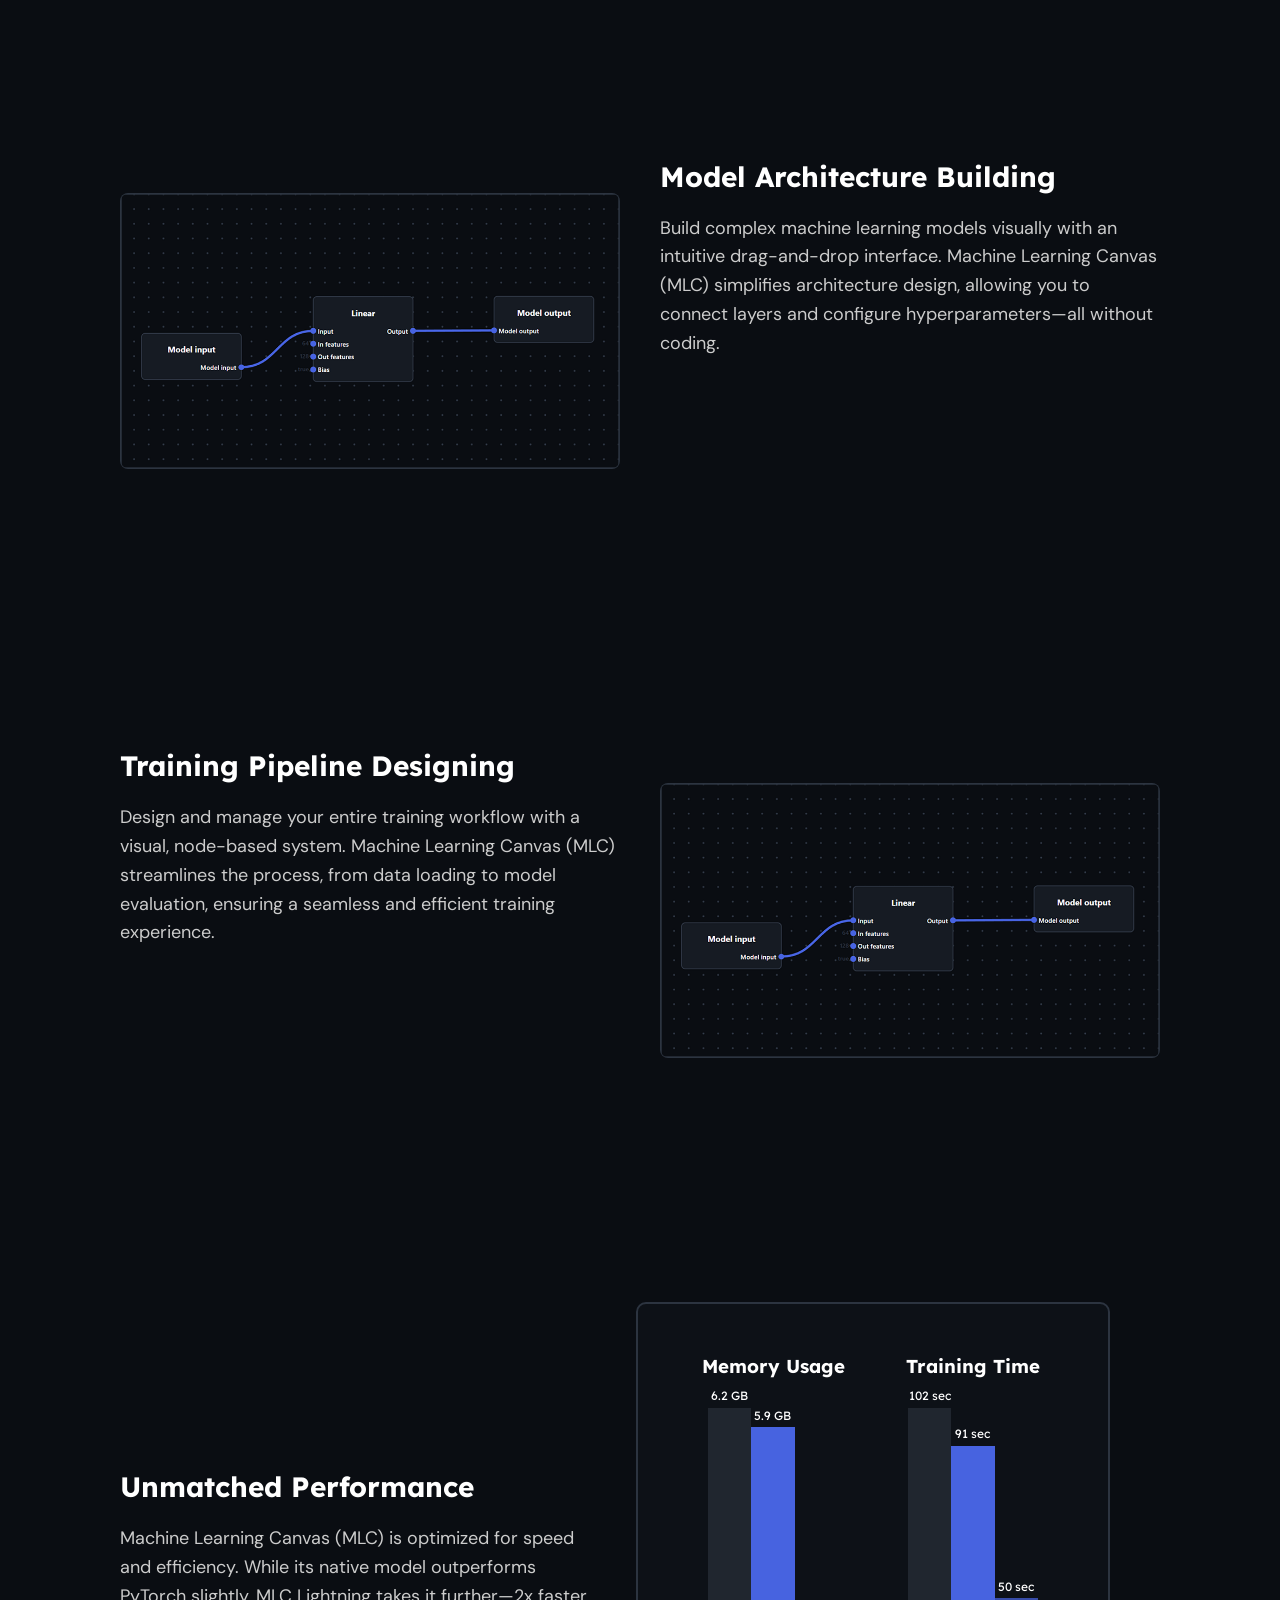
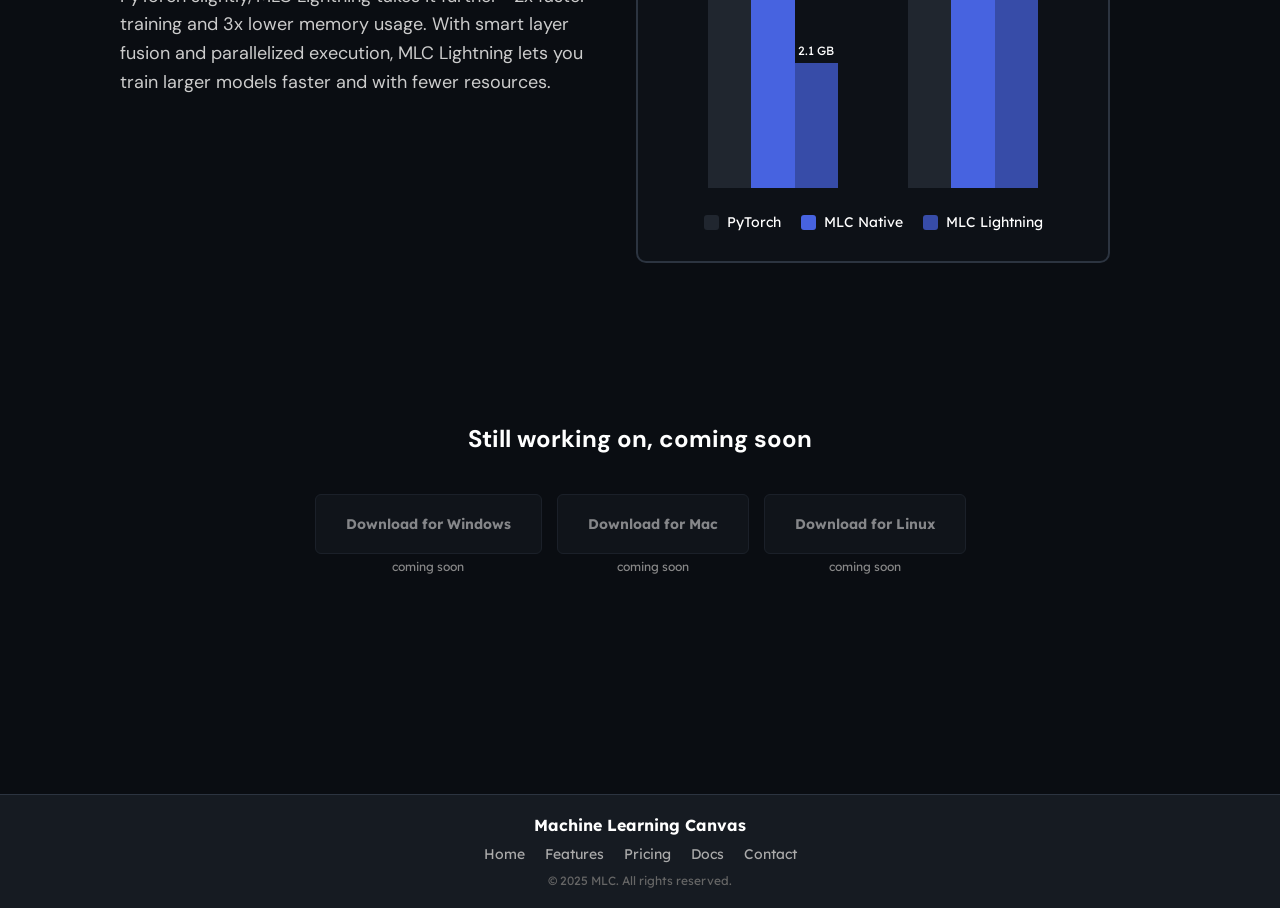
==== commit a366857a: "Update index.html" ====
--- a/index.html
+++ b/index.html
@@ -8,6 +8,7 @@
     content="Machine Learning Canvas - A visual tool for building, training, and deploying ML models without coding." />
   <meta name="keywords" content="Machine Learning, ML, AI, Deep Learning, No-Code ML, ML Canvas" />
   <meta name="author" content="ML Canvas" />
+  <meta name="google-site-verification" content="UyTs2Iw0VGZRxUOBluQqvar7Sxyl6mUk9KtYmAsnyhg" />
 
   <title>ML Canvas - Build ML Models Visually</title>
 
@@ -76,7 +77,7 @@
 
       <h2>Unleashed performance</h2>
       <p>
-        Supercharged by ML Lightning, train 2x faster and 3x more efficiently
+        Supercharged by MLC Lightning, train 2x faster and 3x more efficiently
         than PyTorch. Push boundaries, break limits, and build smarter—without
         the wait.
       </p>
@@ -193,8 +194,8 @@
         <span>Machine Learning Canvas</span>
       </div>
       <nav class="footer-links">
-        <a href="#">Home</a>
-        <a href="#">Features</a>
+        <a href="#home">Home</a>
+        <a href="#features">Features</a>
         <a href="#">Pricing</a>
         <a href="#">Docs</a>
         <a href="#">Contact</a>
--- a/styles.css
+++ b/styles.css
@@ -87,7 +87,7 @@
 
 .home-text {
   max-width: 50%;
-  margin-top: -100px;
+  margin-top: -85px;
 }
 
 .home-text h1 {
@@ -135,7 +135,7 @@
 }
 
 .home-image {
-  width: 800px;
+  width: 1200px;
 }
 
 .home-image img {
@@ -236,6 +236,7 @@
 .model-architecture-image {
   flex: 1;
   text-align: center;
+  width: 1200px;
 }
 
 .model-architecture-image img {
@@ -444,7 +445,7 @@
   background: #1c222b;
 }
 
-.second-download-btn.disabled {
+.disabled {
   opacity: 0.5;
   cursor: not-allowed;
 }
@@ -497,4 +498,4 @@
   margin-top: 10px;
   font-size: 12px;
   color: #666;
-}+}
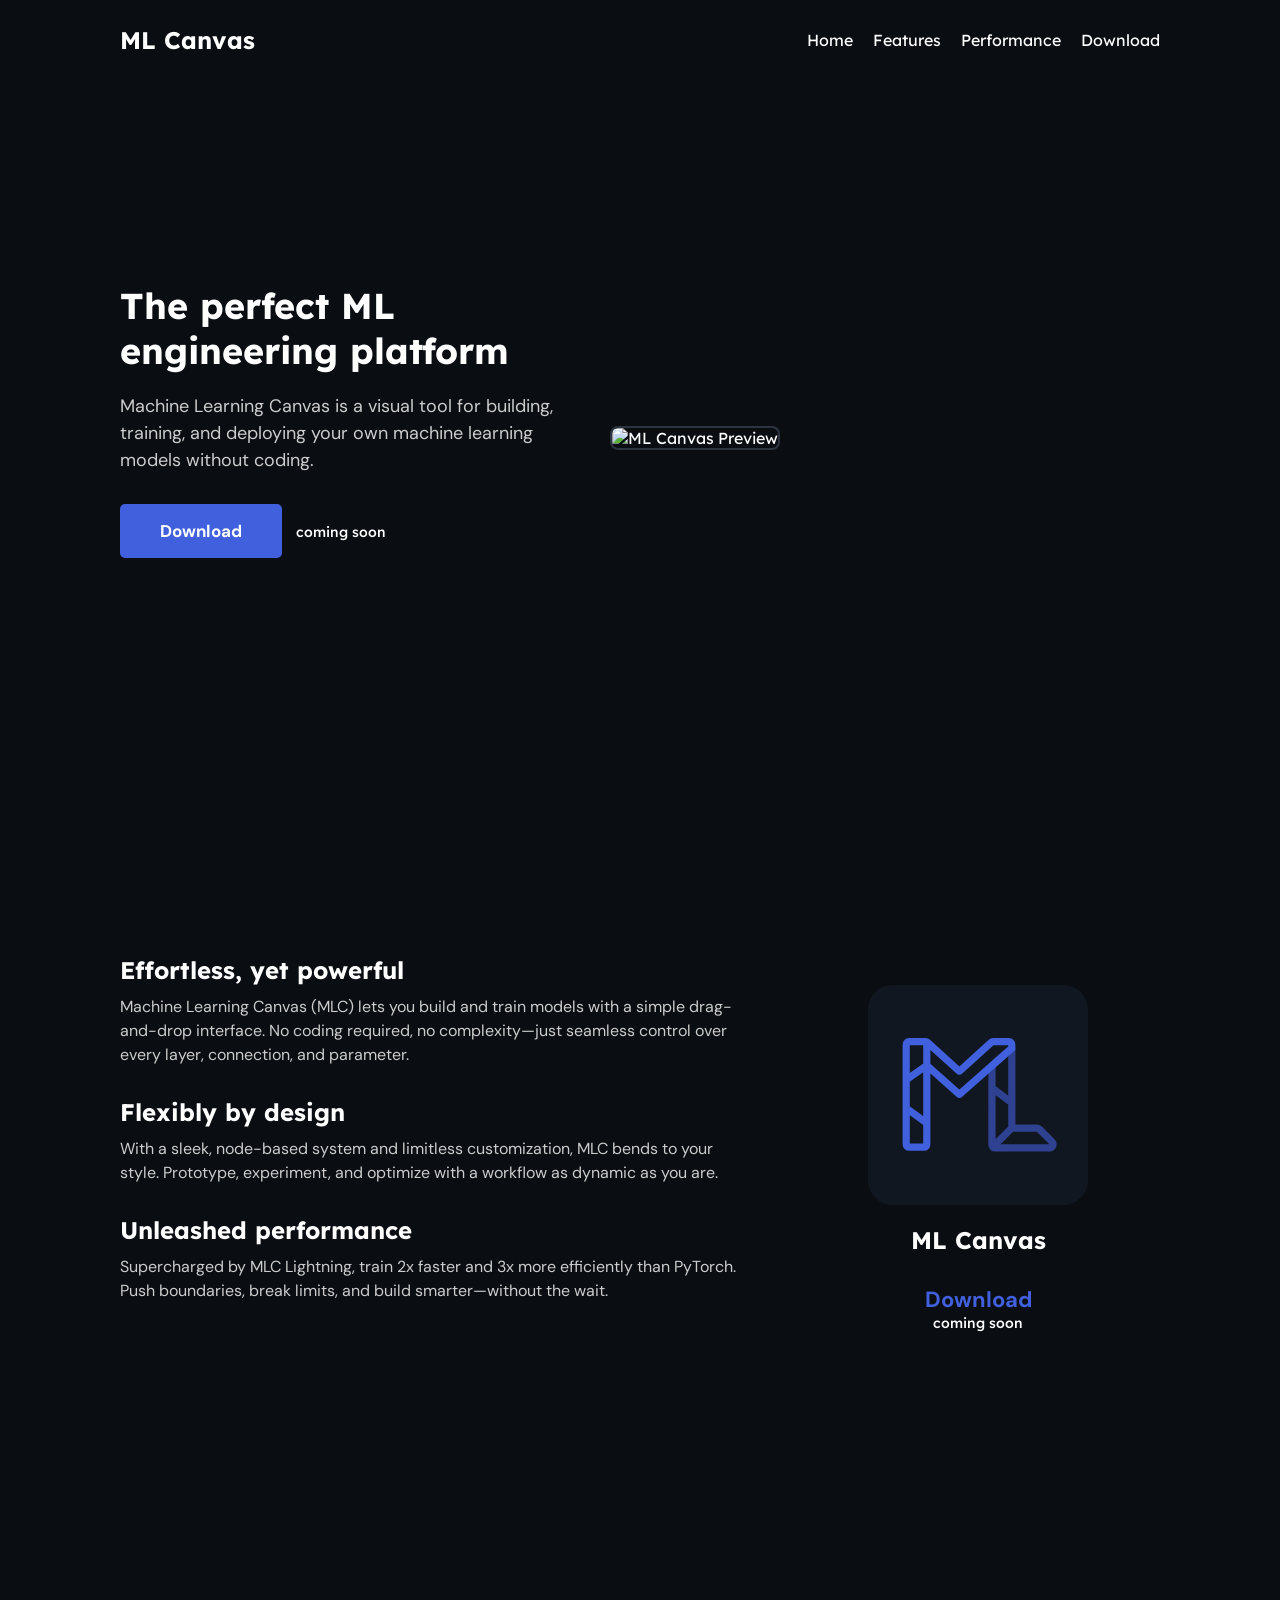
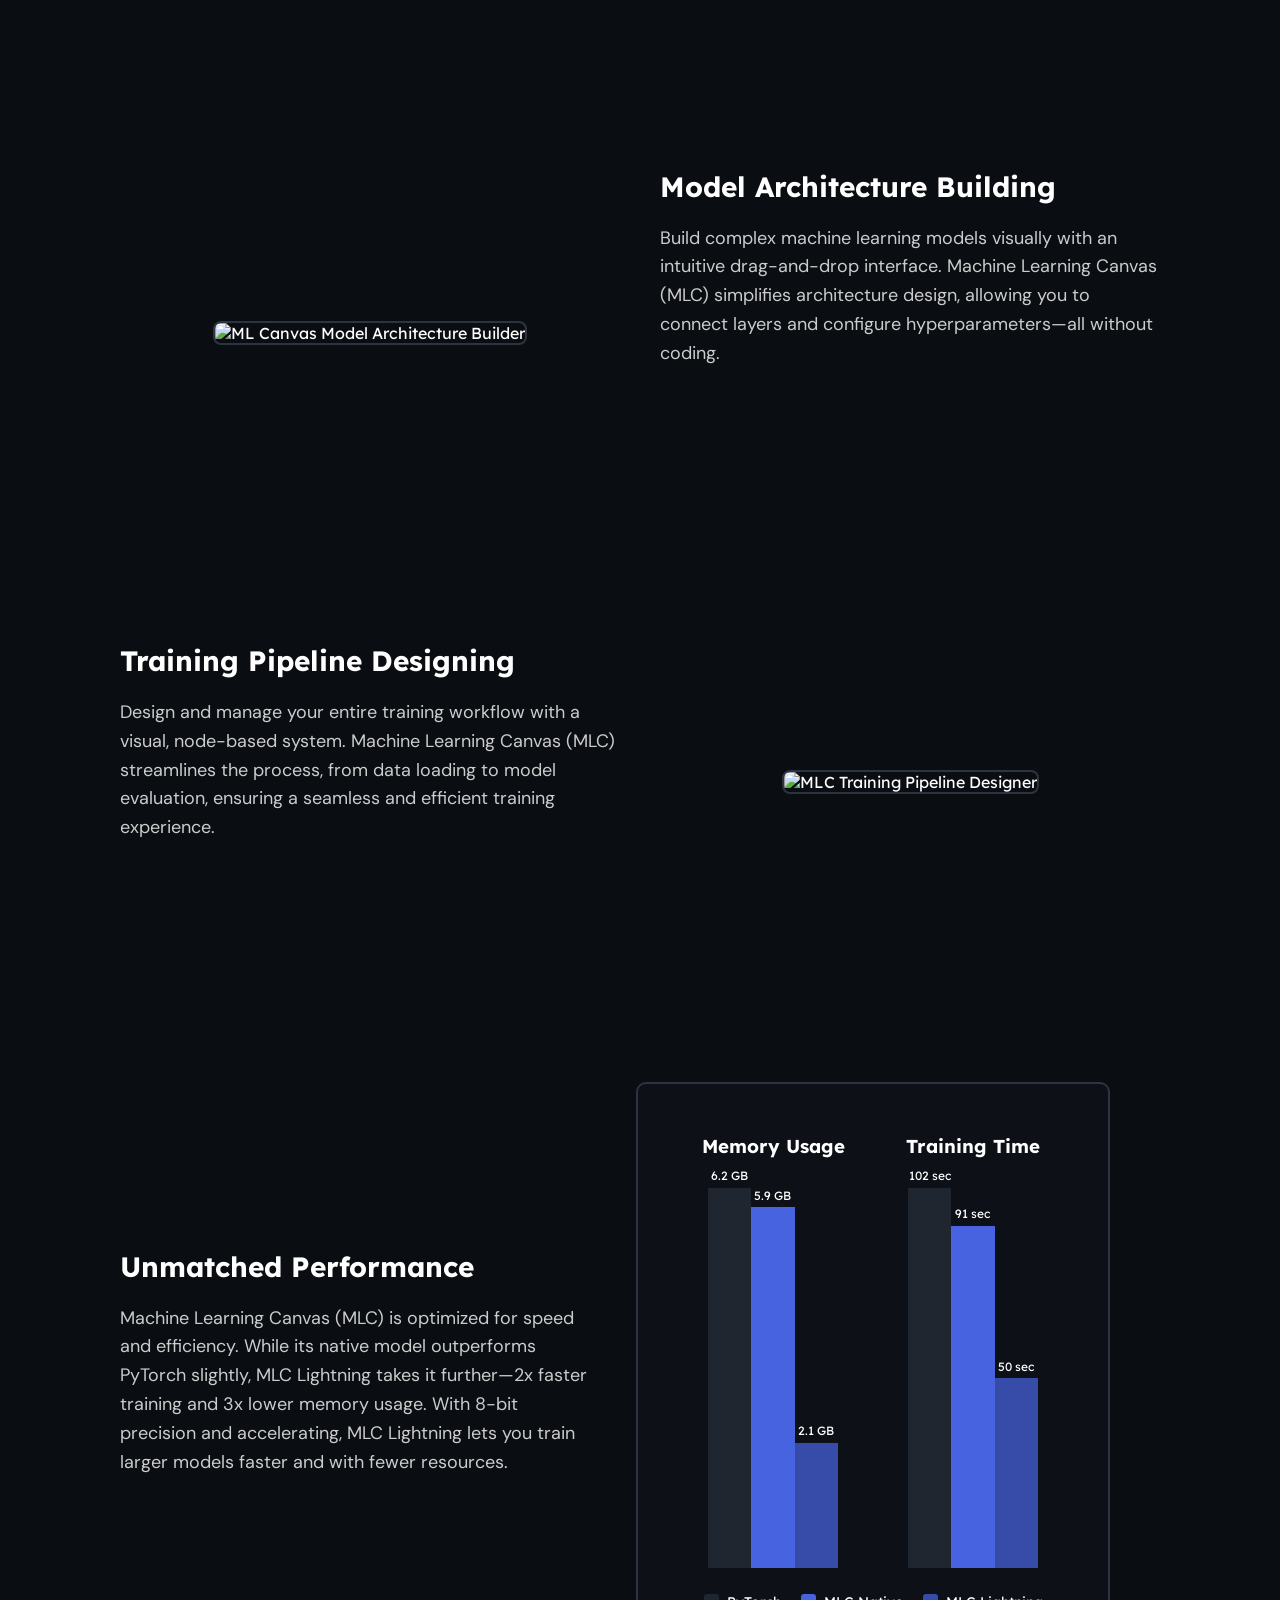
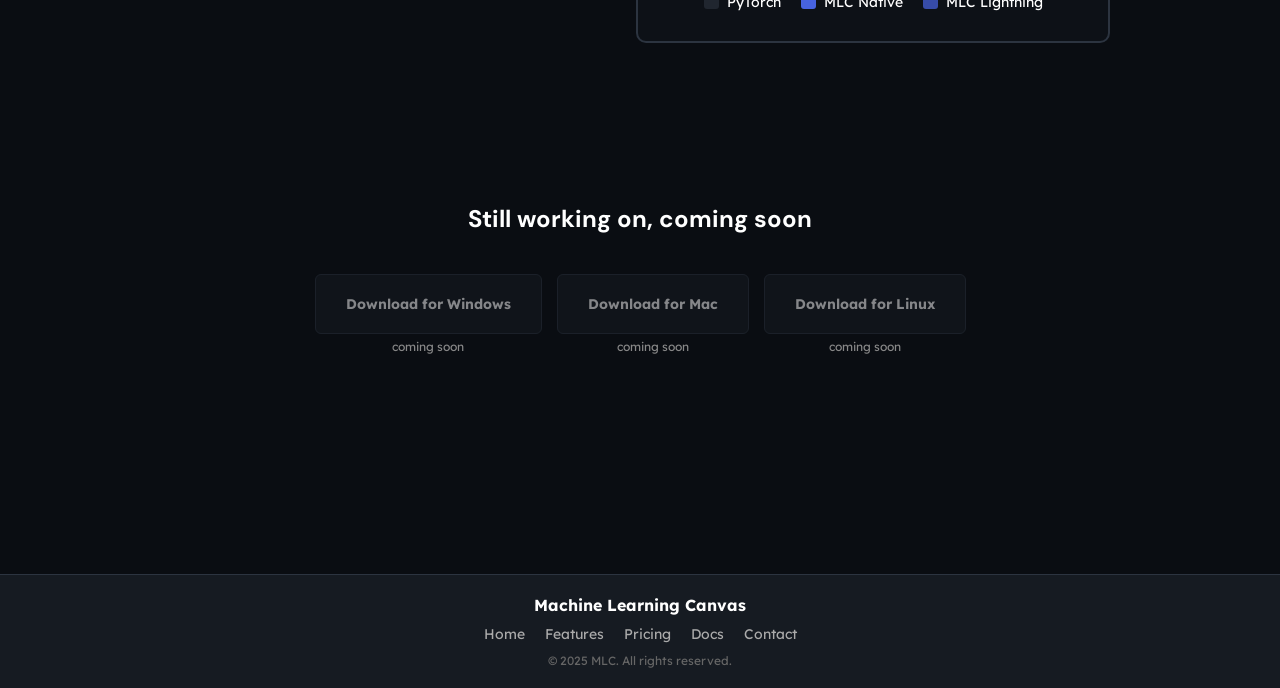
==== commit d9d19147: "Update index.html" ====
--- a/index.html
+++ b/index.html
@@ -53,7 +53,7 @@
       <a href="#download" class="download-btn" DM-sans>Download</a> <span style="font-size: 14px; font-weight: 500; margin-left: 10px;">coming soon</span>
     </div>
     <div class="home-image">
-      <img src="./assets/ml-canvas-image.webp" alt="ML Canvas Preview" alt="Screenshot of Machine Learning Canvas interface">
+      <img src="./assets/ml-canvas-image.webp" alt="ML Canvas Preview" alt="Screenshot of Machine Learning Canvas interface" image>
     </div>
   </section>
 
@@ -95,7 +95,7 @@
 
   <section id="model-architecture" class="model-architecture">
     <div class="model-architecture-image">
-      <img src="./assets/model-architecture.webp" alt="ML Canvas Model Architecture Builder">
+      <img src="./assets/model-architecture.webp" alt="ML Canvas Model Architecture Builder" image>
     </div>
     <div class="model-architecture-text">
       <h2>Model Architecture Building</h2>
@@ -117,7 +117,7 @@
       </p>
     </div>
     <div class="training-pipeline-image">
-      <img src="./assets/training-pipeline.webp" alt="MLC Training Pipeline Designer">
+      <img src="./assets/training-pipeline.webp" alt="MLC Training Pipeline Designer" image>
     </div>
   </section>
 
@@ -130,7 +130,7 @@
         Machine Learning Canvas (MLC) is optimized for speed and efficiency.
         While its native model outperforms PyTorch slightly, MLC Lightning
         takes it further—2x faster training and 3x lower memory usage.
-        With smart layer fusion and parallelized execution, MLC Lightning
+        With 8-bit precision and accelerating, MLC Lightning
         lets you train larger models faster and with fewer resources.
       </p>
     </div>
--- a/styles.css
+++ b/styles.css
@@ -87,7 +87,7 @@
 
 .home-text {
   max-width: 50%;
-  margin-top: -85px;
+  margin-top: -35px;
 }
 
 .home-text h1 {
@@ -138,9 +138,13 @@
   width: 1200px;
 }
 
+[image] {
+  border: #2C3440 solid 2px;
+  border-radius: 8px;
+}
+
 .home-image img {
   width: 100%;
-  border-radius: 8px;
 }
 
 /* Features Section */
@@ -150,7 +154,7 @@
   align-items: flex-start;
   padding: 0 var(--horizontal-padding);
   margin-top: 180px; /* Adjust as needed to add or remove vertical space */
-  scroll-margin-top: 250px;
+  scroll-margin-top: 270px;
 }
 
 .features-left {
@@ -248,7 +252,7 @@
 .model-architecture-text {
   flex: 1;
   padding-left: 40px;
-  margin-top: -150px;
+  margin-top: -130px;
 }
 
 .model-architecture-text h2 {
@@ -275,7 +279,7 @@
 .training-pipeline-text {
   flex: 1;
   padding-right: 40px;
-  margin-top: -150px;
+  margin-top: -140px;
 }
 
 .training-pipeline-text h2 {
@@ -293,6 +297,8 @@
 .training-pipeline-image {
   flex: 1;
   text-align: center;
+  width: 1000px;
+  margin-top: -60px;
 }
 
 .training-pipeline-image img {
@@ -365,15 +371,15 @@
 }
 
 .bar {
-    width: 60px;
-    margin: 0; /* No margin between bars */
-    text-align: center;
-    font-size: 12px;
-    padding-top: 5px;
-    display: flex;
-    align-items: flex-end;
-    justify-content: center;
-    color: white;
+  width: 60px;
+  margin: 0; /* No margin between bars */
+  text-align: center;
+  font-size: 12px;
+  padding-top: 5px;
+  display: flex;
+  align-items: flex-end;
+  justify-content: center;
+  color: white;
 }
 
 
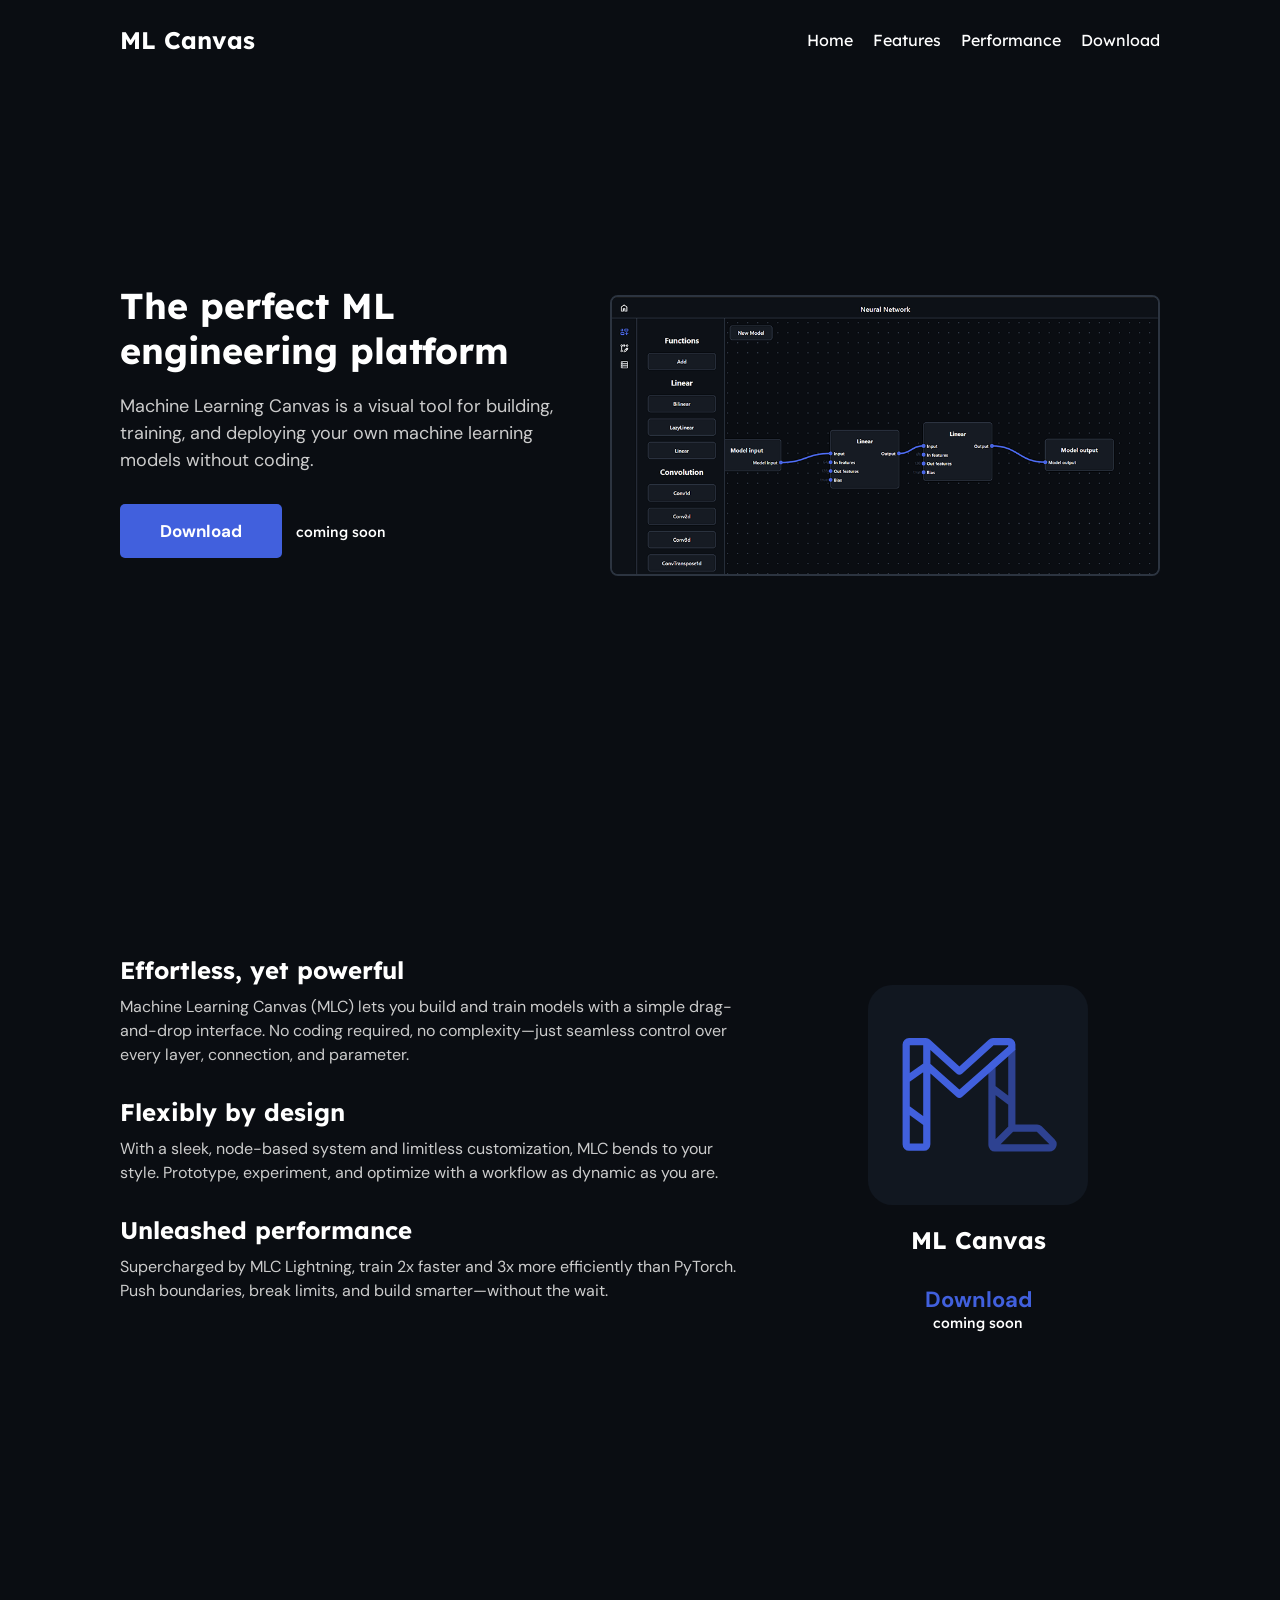
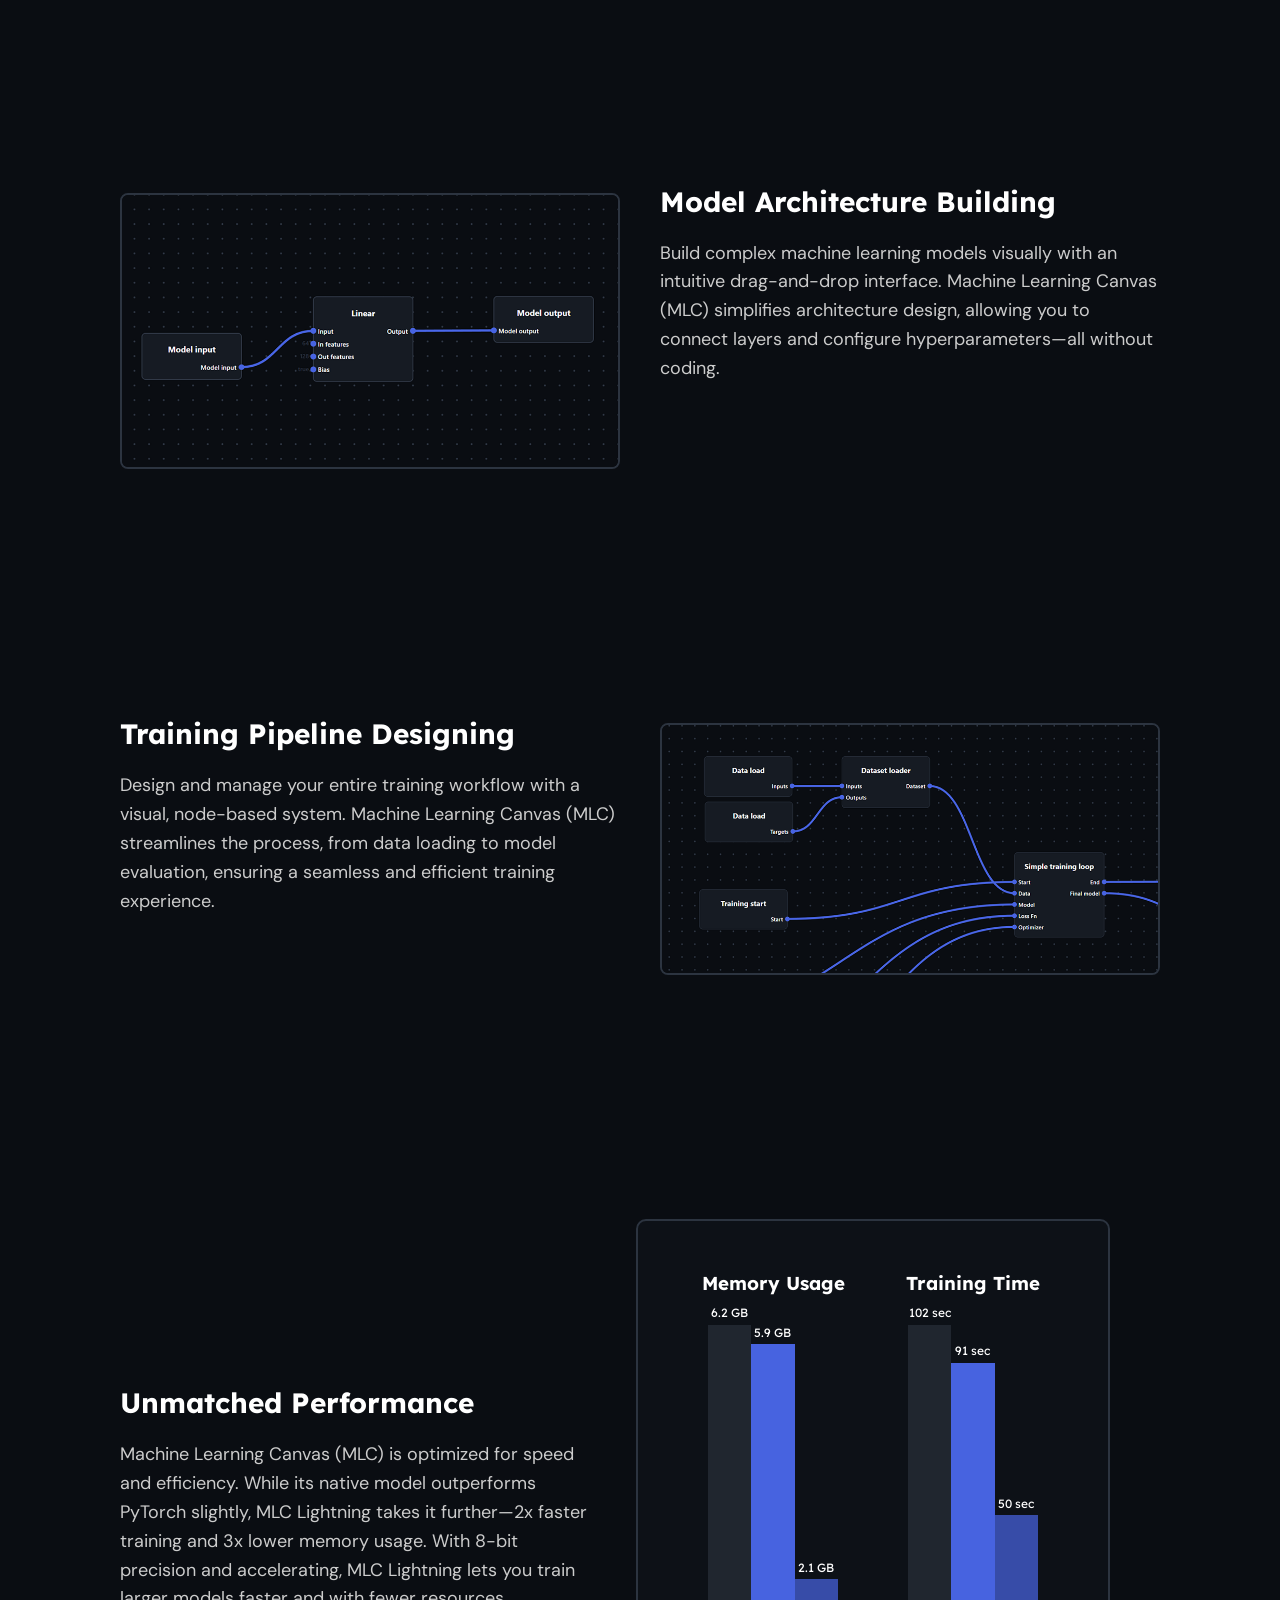
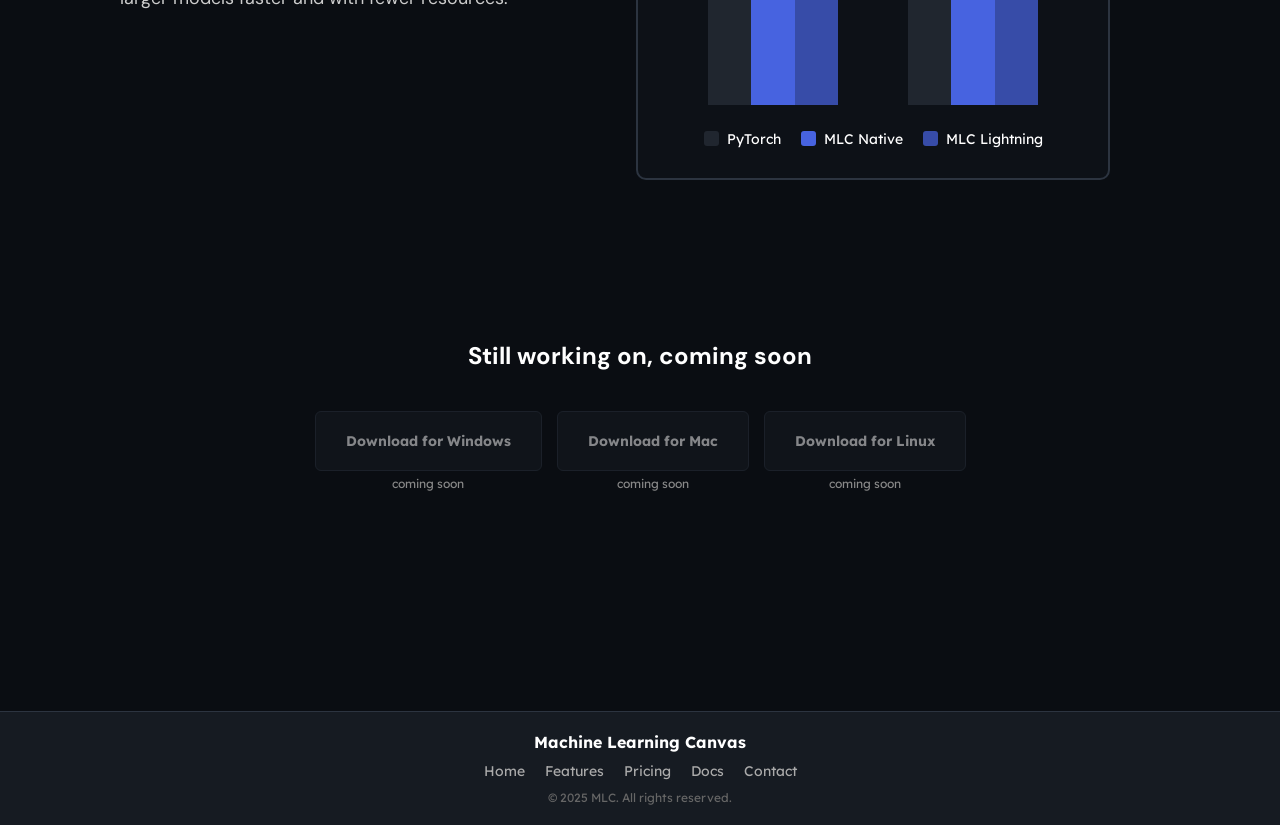
==== commit cdeb4bf5: "Update index.html Add google analytics" ====
--- a/index.html
+++ b/index.html
@@ -208,4 +208,13 @@
 
 </body>
 
+<script async src="https://www.googletagmanager.com/gtag/js?id=G-661DZYNLCJ"></script>
+<script>
+  window.dataLayer = window.dataLayer || [];
+  function gtag(){dataLayer.push(arguments);}
+  gtag('js', new Date());
+
+  gtag('config', 'G-XXXXXXXXXX');
+</script>
+
 </html>
--- a/styles.css
+++ b/styles.css
@@ -252,7 +252,7 @@
 .model-architecture-text {
   flex: 1;
   padding-left: 40px;
-  margin-top: -130px;
+  margin-top: -100px;
 }
 
 .model-architecture-text h2 {
@@ -279,7 +279,7 @@
 .training-pipeline-text {
   flex: 1;
   padding-right: 40px;
-  margin-top: -140px;
+  margin-top: -130px;
 }
 
 .training-pipeline-text h2 {
